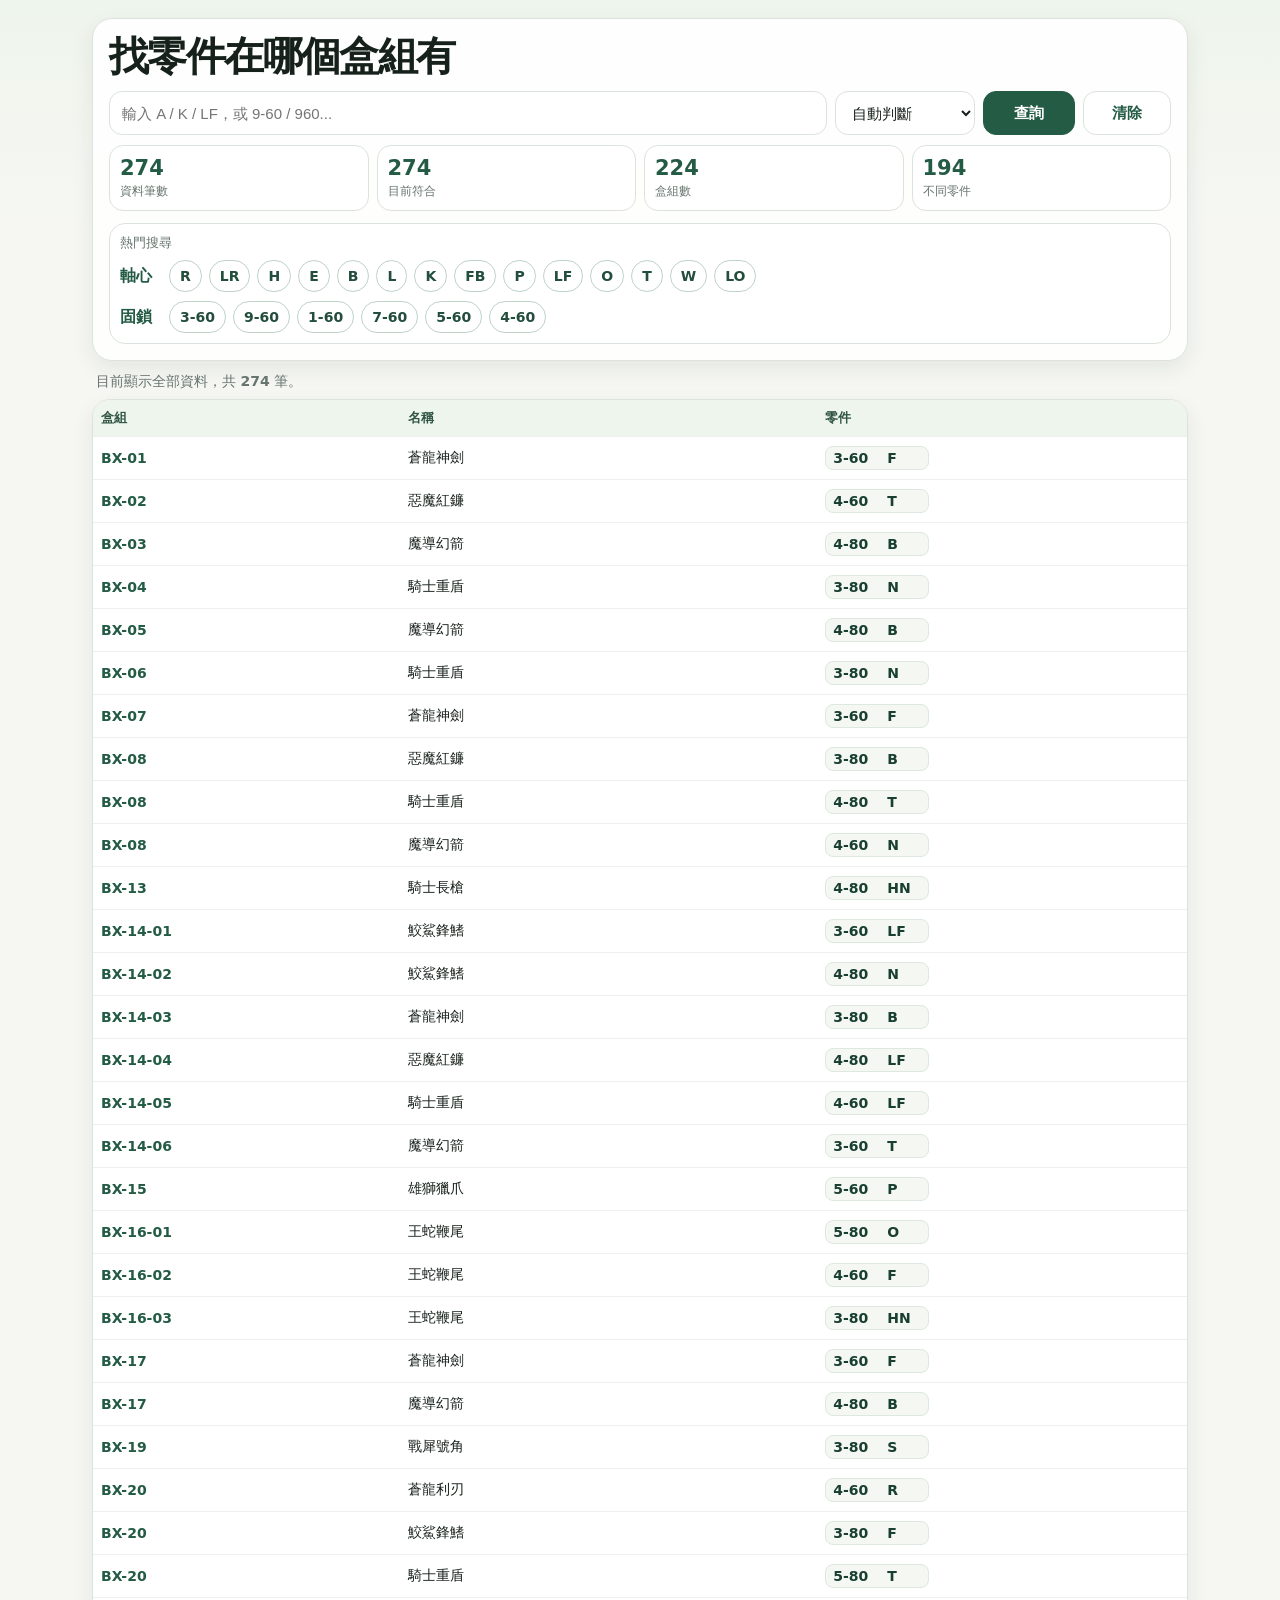
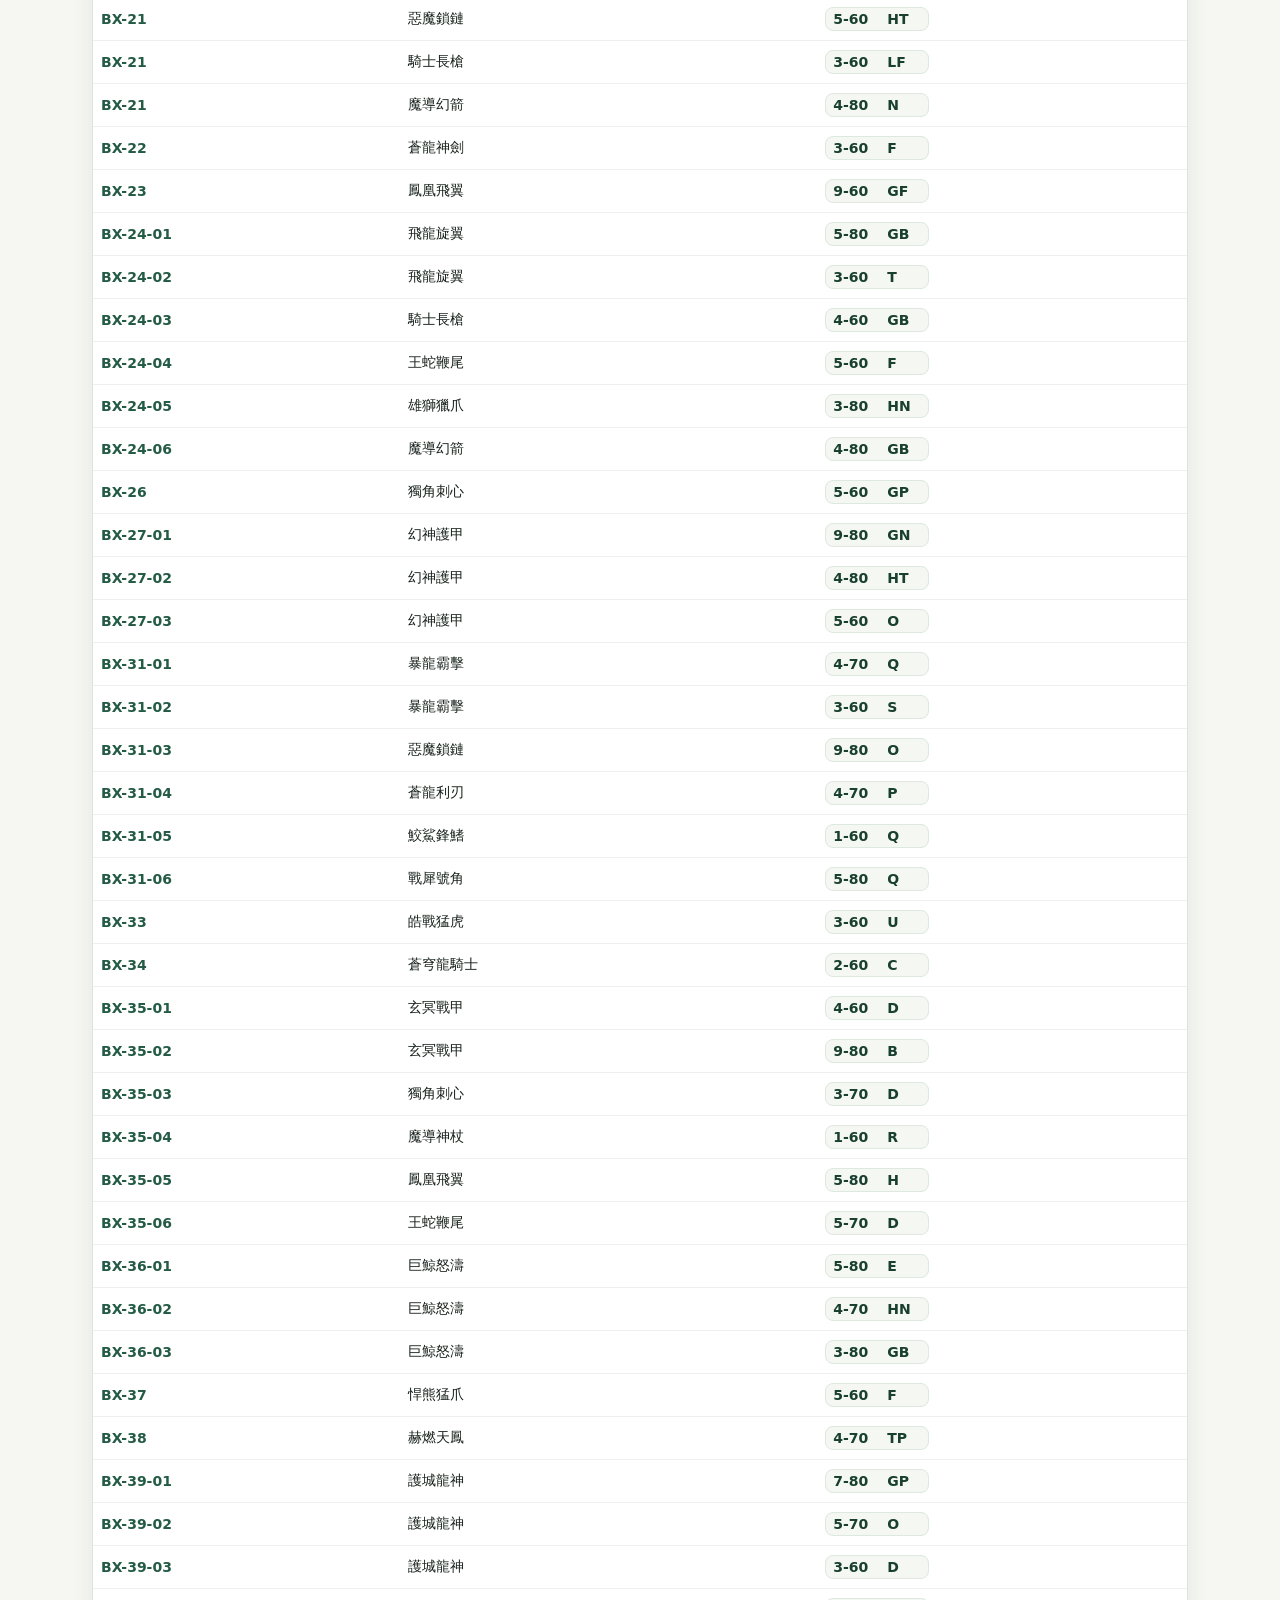
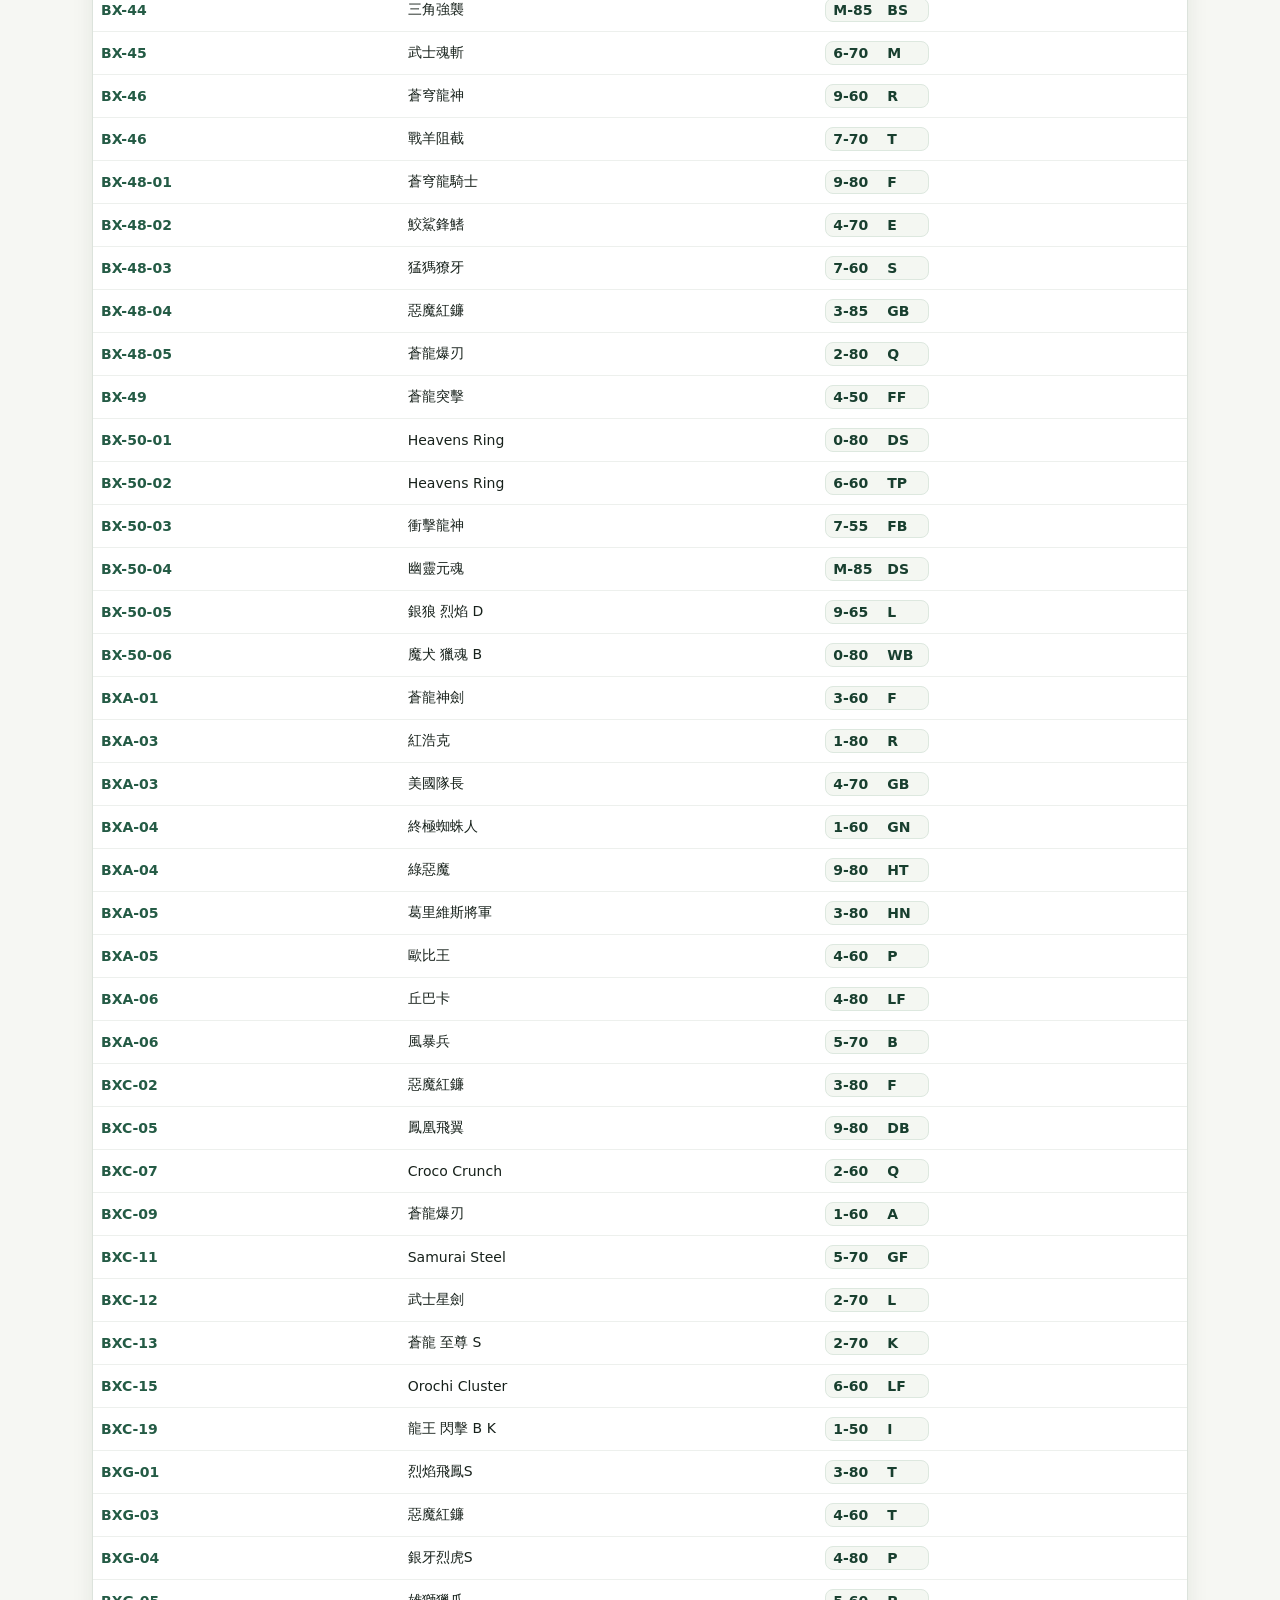
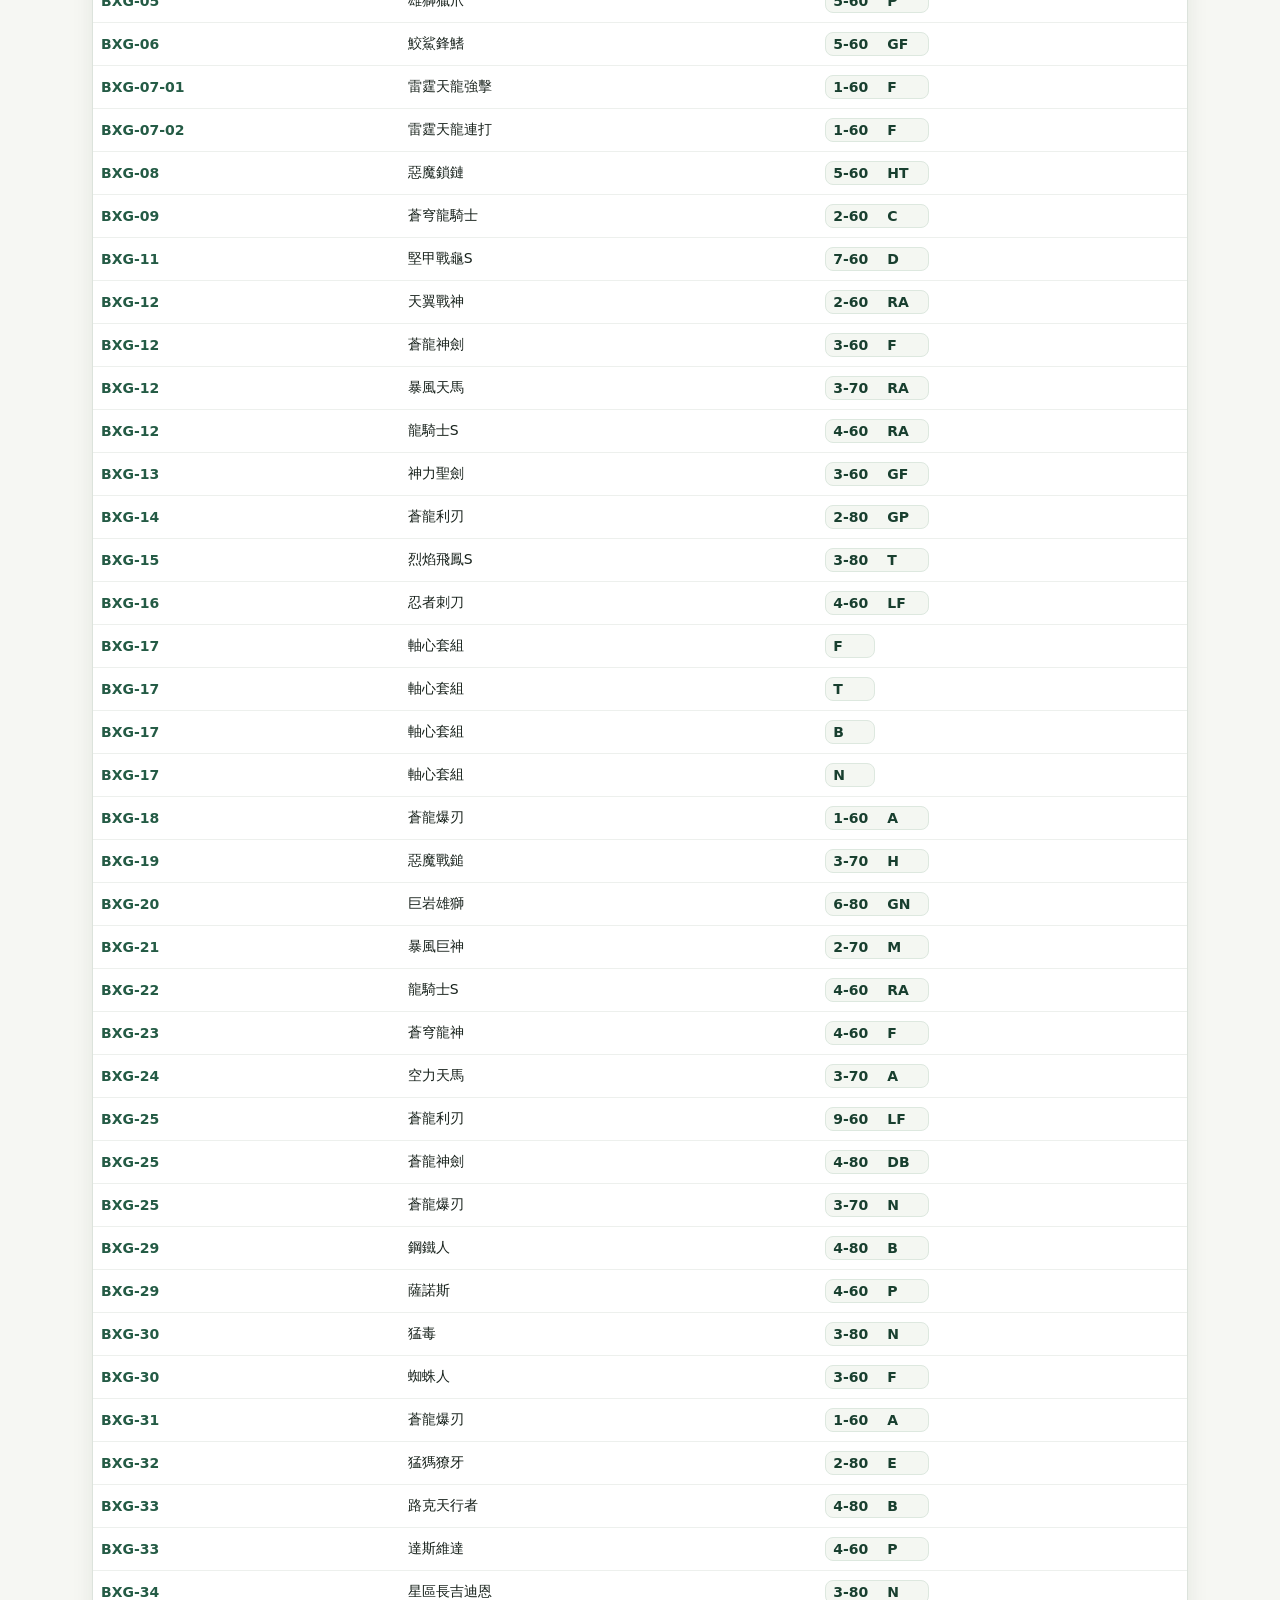
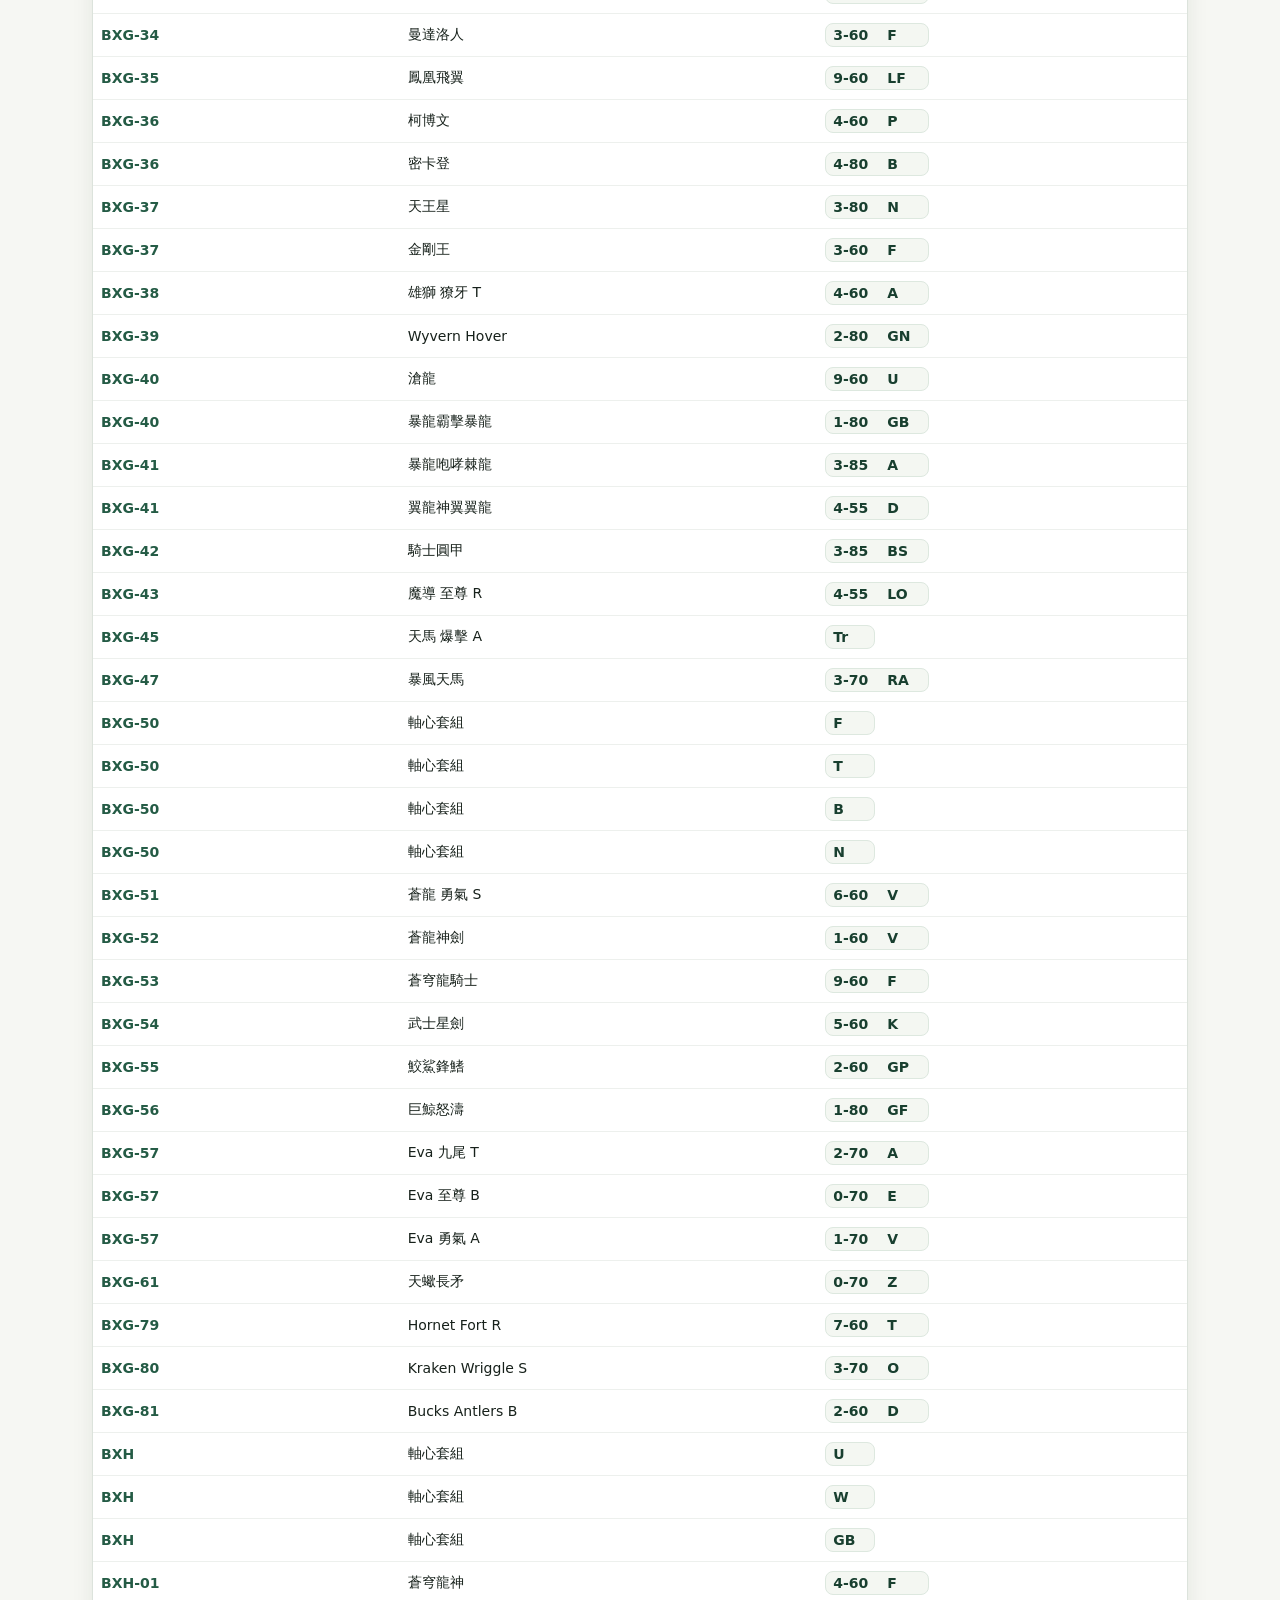
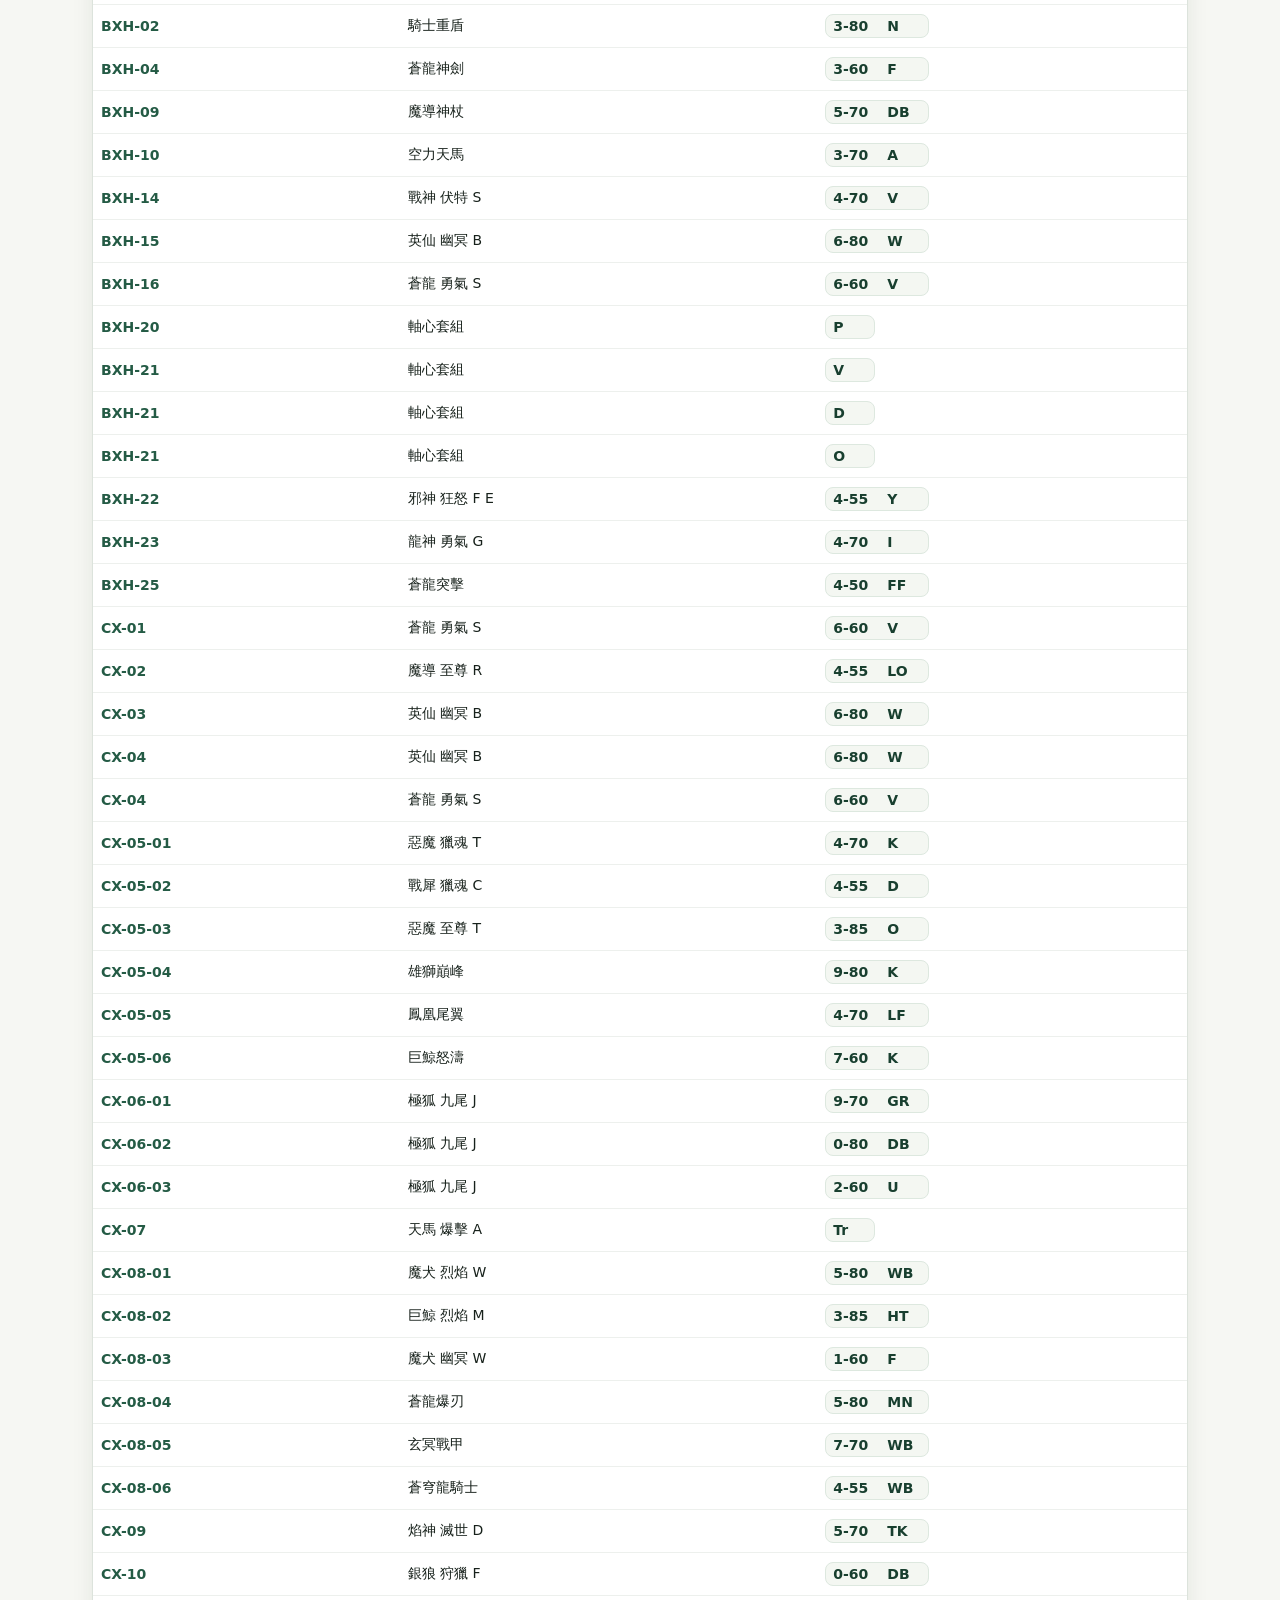
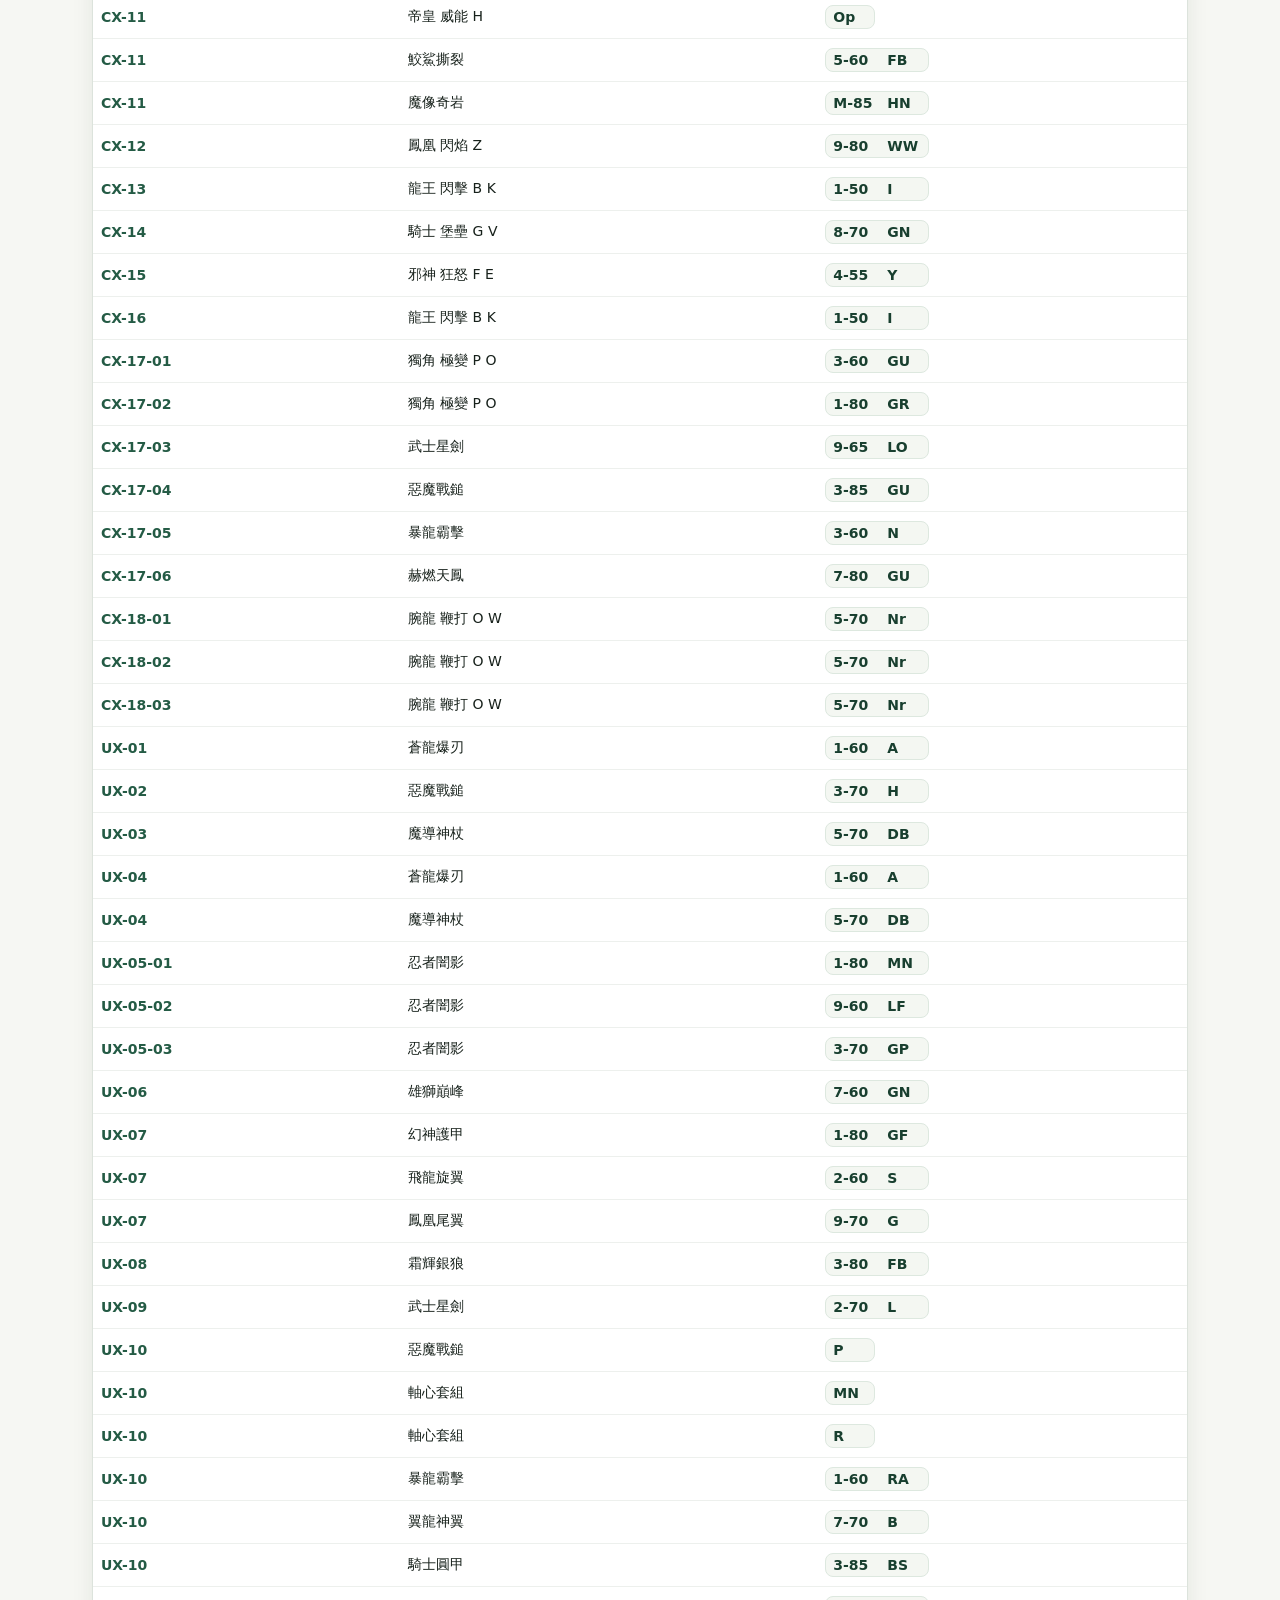
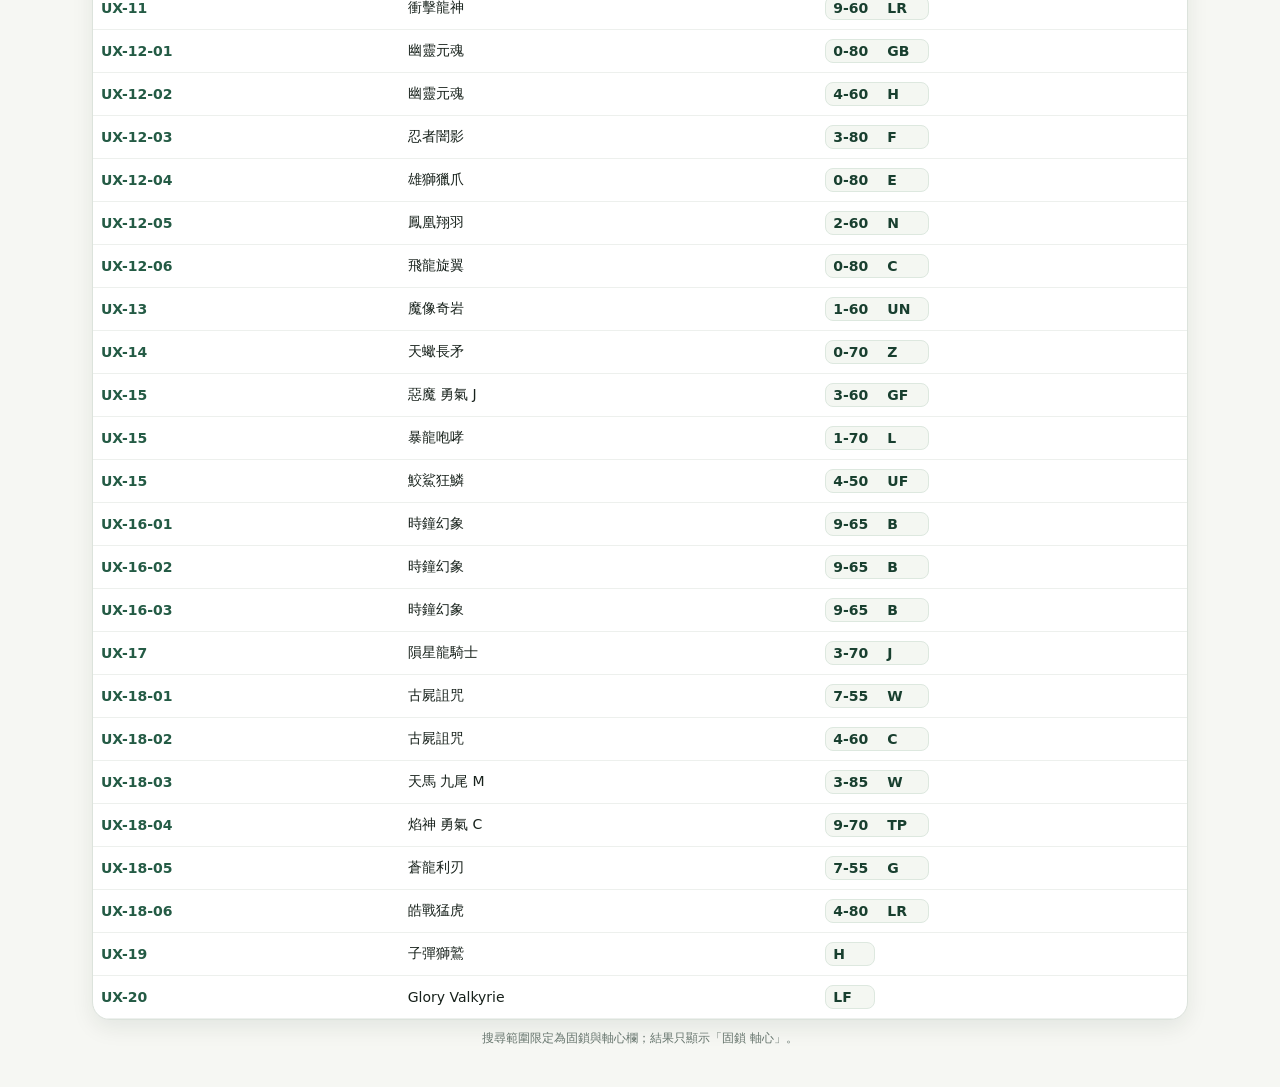
==== lookup.html @ a0cfcdc8 "Add files via upload" ====
<!doctype html>
<html lang="zh-Hant">
<head><meta charset="utf-8"><meta name="viewport" content="width=device-width, initial-scale=1">
<title>找零件在哪個盒組有</title>
<style>
:root{--bg:#f6f7f3;--panel:#fff;--ink:#17211b;--muted:#66756d;--line:#dce3dc;--green:#245b45;--green2:#e1f1e7;--yellow:#d9ff59;--shadow:0 8px 22px rgba(18,40,25,.08)}
*{box-sizing:border-box}body{margin:0;font-family:system-ui,-apple-system,BlinkMacSystemFont,"Segoe UI","Noto Sans TC","Microsoft JhengHei",Arial,sans-serif;background:linear-gradient(180deg,#eef5ec 0%,var(--bg) 230px);color:var(--ink)}.wrap{max-width:1120px;margin:0 auto;padding:18px 12px 40px}.hero{background:rgba(255,255,255,.88);border:1px solid var(--line);border-radius:20px;padding:16px;box-shadow:var(--shadow)}h1{margin:0;font-size:clamp(24px,4vw,40px);line-height:1.05;letter-spacing:-.04em}.sub{margin:9px 0 0;color:var(--muted);font-size:14px}.controls{display:grid;grid-template-columns:minmax(220px,1fr) 140px 92px 88px;gap:8px;margin-top:14px}input,select,button{min-height:44px;border:1px solid var(--line);border-radius:13px;padding:10px 12px;font-size:15px;background:#fff;color:var(--ink)}input:focus,select:focus{outline:2px solid rgba(36,91,69,.22);border-color:var(--green)}button{cursor:pointer;font-weight:800}.primary{background:var(--green);color:#fff;border-color:var(--green)}.ghost{color:var(--green)}.stats{display:grid;grid-template-columns:repeat(4,1fr);gap:8px;margin-top:10px}.stat{background:#fff;border:1px solid var(--line);border-radius:14px;padding:10px}.stat b{display:block;color:var(--green);font-size:21px}.stat span{color:var(--muted);font-size:12px}.quickBox{margin-top:12px;background:#fff;border:1px solid var(--line);border-radius:16px;padding:10px}.quickTitle{font-size:13px;color:var(--muted);margin-bottom:8px}.chips{display:grid;gap:9px}.chipGroup{display:flex;flex-wrap:wrap;align-items:center;gap:7px}.chipGroupTitle{min-width:42px;color:var(--green);font-weight:900}.chip{border:1px solid #bfd3c7;background:#fff;color:#234d3c;padding:7px 10px;border-radius:999px;font-size:14px;font-weight:800;cursor:pointer;user-select:none}.chip:hover{background:var(--green2)}.toolbar{margin:12px 4px 8px;color:var(--muted);font-size:14px}.tableWrap{background:#fff;border:1px solid var(--line);border-radius:18px;overflow:auto;box-shadow:var(--shadow)}table{width:100%;border-collapse:collapse}th,td{padding:9px 8px;border-bottom:1px solid #edf0ed;text-align:left;vertical-align:middle;white-space:nowrap;font-size:14px}th{position:sticky;top:0;background:#eef5ec;color:#315545;font-size:13px}.code{font-weight:900;color:var(--green)}.part{font-weight:900;color:#183f2f;background:#f4f7f2;border:1px solid #dde8df;padding:3px 7px;border-radius:8px;display:inline-grid;grid-template-columns:48px 34px;column-gap:6px;align-items:center;min-width:98px;text-align:left;font-variant-numeric:tabular-nums}.part.onlyBit{grid-template-columns:34px;min-width:50px}.ratchetCell,.bitCell{display:inline-block;text-align:left;white-space:nowrap}.picked{background:var(--yellow);border-radius:6px;padding:1px 4px;margin:-1px -4px}.empty{display:none;background:#fff;border:1px dashed #b7c3b9;border-radius:16px;padding:22px;text-align:center;color:var(--muted)}.mobileList{display:none}.hl{background:#fff28a;border-radius:4px;padding:0 2px}.footerNote{margin-top:10px;color:var(--muted);text-align:center;font-size:12px}
@media(max-width:760px){.wrap{padding:8px 7px 28px}.hero{padding:10px;border-radius:15px}h1{font-size:23px;line-height:1.08}.controls{grid-template-columns:1fr 1fr;gap:6px;margin-top:9px}.controls input{grid-column:1/-1}input,select,button{min-height:36px;font-size:13px;padding:7px 9px;border-radius:10px}.stats{display:flex;gap:0;margin-top:6px;background:#fff;border:1px solid var(--line);border-radius:10px;overflow:hidden}.stat{flex:1;min-width:0;border:0;border-right:1px solid #edf0ed;border-radius:0;padding:4px 1px;text-align:center;min-height:22px}.stat:last-child{border-right:0}.stat b{display:inline;font-size:12px;line-height:1;margin-right:1px}.stat span{display:inline;font-size:9px;line-height:1;white-space:nowrap}.quickBox{margin-top:8px;padding:8px}.chip{padding:5px 8px;font-size:12px}.tableWrap{display:none}.mobileList{display:grid;gap:7px}.mRow{display:flex;align-items:center;gap:8px;overflow-x:auto;white-space:nowrap;background:#fff;border:1px solid var(--line);border-radius:13px;padding:8px 9px;box-shadow:var(--shadow);font-size:13px}.mRow .muted{color:var(--muted)}.mRow .part{flex:0 0 auto;min-width:98px}.mRow .part.onlyBit{min-width:50px}}
</style></head><body><div class="wrap"><section class="hero"><h1>找零件在哪個盒組有</h1><div class="controls"><input id="q" list="suggestions" autocomplete="off" placeholder="輸入 A / K / LF，或 9-60 / 960..."><select id="type"><option value="auto">自動判斷</option><option value="bit">只查軸心</option><option value="ratchet">只查固鎖</option></select><button class="primary" id="searchBtn">查詢</button><button class="ghost" id="clearBtn">清除</button></div><datalist id="suggestions"></datalist><div class="stats"><div class="stat"><b id="countAll">0</b><span>資料筆數</span></div><div class="stat"><b id="countNow">0</b><span>目前符合</span></div><div class="stat"><b id="countSets">0</b><span>盒組數</span></div><div class="stat"><b id="countParts">0</b><span>不同零件</span></div></div><div class="quickBox"><div class="quickTitle">熱門搜尋</div><div class="chips" id="chips"></div></div></section><main><div class="toolbar" id="summary">請輸入固鎖或軸心代碼。</div><section class="tableWrap" id="tableWrap"><table><thead><tr><th>盒組</th><th>名稱</th><th>零件</th></tr></thead><tbody id="tbody"></tbody></table></section><section class="mobileList" id="mobileList"></section><section class="empty" id="empty">找不到資料，請改用固鎖或軸心代碼再查一次。</section></main><div class="footerNote">搜尋範圍限定為固鎖與軸心欄；結果只顯示「固鎖 軸心」。</div></div>
<script>
const DATA = [{"code":"BXG-57","name":"Eva 至尊 B","ratchet":"0-70","bit":"E","part":"0-70 E"},{"code":"BXG-57","name":"Eva 勇氣 A","ratchet":"1-70","bit":"V","part":"1-70 V"},{"code":"BXG-57","name":"Eva 九尾 T","ratchet":"2-70","bit":"A","part":"2-70 A"},{"code":"BXH","name":"軸心套組","ratchet":"","bit":"U","part":"U"},{"code":"BXH","name":"軸心套組","ratchet":"","bit":"W","part":"W"},{"code":"BXH","name":"軸心套組","ratchet":"","bit":"GB","part":"GB"},{"code":"UX-20","name":"Glory Valkyrie","ratchet":"","bit":"LF","part":"LF"},{"code":"BX-50-01","name":"Heavens Ring","ratchet":"0-80","bit":"DS","part":"0-80 DS"},{"code":"BX-50-02","name":"Heavens Ring","ratchet":"6-60","bit":"TP","part":"6-60 TP"},{"code":"BX-50-03","name":"衝擊龍神","ratchet":"7-55","bit":"FB","part":"7-55 FB"},{"code":"BX-50-04","name":"幽靈元魂","ratchet":"M-85","bit":"DS","part":"M-85 DS"},{"code":"BX-50-05","name":"銀狼 烈焰 D","ratchet":"9-65","bit":"L","part":"9-65 L"},{"code":"BX-50-06","name":"魔犬 獵魂 B","ratchet":"0-80","bit":"WB","part":"0-80 WB"},{"code":"BXG-47","name":"暴風天馬","ratchet":"3-70","bit":"RA","part":"3-70 RA"},{"code":"BXH-23","name":"龍神 勇氣 G","ratchet":"4-70","bit":"I","part":"4-70 I"},{"code":"BXG-79","name":"Hornet Fort R","ratchet":"7-60","bit":"T","part":"7-60 T"},{"code":"BXG-80","name":"Kraken Wriggle S","ratchet":"3-70","bit":"O","part":"3-70 O"},{"code":"BXG-81","name":"Bucks Antlers B","ratchet":"2-60","bit":"D","part":"2-60 D"},{"code":"CX-18-01","name":"腕龍 鞭打 O W","ratchet":"5-70","bit":"Nr","part":"5-70 Nr"},{"code":"CX-18-02","name":"腕龍 鞭打 O W","ratchet":"5-70","bit":"Nr","part":"5-70 Nr"},{"code":"CX-18-03","name":"腕龍 鞭打 O W","ratchet":"5-70","bit":"Nr","part":"5-70 Nr"},{"code":"BXG-54","name":"武士星劍","ratchet":"5-60","bit":"K","part":"5-60 K"},{"code":"BXH-22","name":"邪神 狂怒 F E","ratchet":"4-55","bit":"Y","part":"4-55 Y"},{"code":"BXG-51","name":"蒼龍 勇氣 S","ratchet":"6-60","bit":"V","part":"6-60 V"},{"code":"BXC-13","name":"蒼龍 至尊 S","ratchet":"2-70","bit":"K","part":"2-70 K"},{"code":"BX-49","name":"蒼龍突擊","ratchet":"4-50","bit":"FF","part":"4-50 FF"},{"code":"BXH-25","name":"蒼龍突擊","ratchet":"4-50","bit":"FF","part":"4-50 FF"},{"code":"CX-17-01","name":"獨角 極變 P O","ratchet":"3-60","bit":"GU","part":"3-60 GU"},{"code":"CX-17-02","name":"獨角 極變 P O","ratchet":"1-80","bit":"GR","part":"1-80 GR"},{"code":"CX-17-03","name":"武士星劍","ratchet":"9-65","bit":"LO","part":"9-65 LO"},{"code":"CX-17-04","name":"惡魔戰鎚","ratchet":"3-85","bit":"GU","part":"3-85 GU"},{"code":"CX-17-05","name":"暴龍霸擊","ratchet":"3-60","bit":"N","part":"3-60 N"},{"code":"CX-17-06","name":"赫燃天鳳","ratchet":"7-80","bit":"GU","part":"7-80 GU"},{"code":"BXG-61","name":"天蠍長矛","ratchet":"0-70","bit":"Z","part":"0-70 Z"},{"code":"UX-19","name":"子彈獅鷲","ratchet":"","bit":"H","part":"H"},{"code":"BXA-06","name":"丘巴卡","ratchet":"4-80","bit":"LF","part":"4-80 LF"},{"code":"BXA-06","name":"風暴兵","ratchet":"5-70","bit":"B","part":"5-70 B"},{"code":"BXA-05","name":"歐比王","ratchet":"4-60","bit":"P","part":"4-60 P"},{"code":"BXA-05","name":"葛里維斯將軍","ratchet":"3-80","bit":"HN","part":"3-80 HN"},{"code":"BXA-04","name":"終極蜘蛛人","ratchet":"1-60","bit":"GN","part":"1-60 GN"},{"code":"BXA-04","name":"綠惡魔","ratchet":"9-80","bit":"HT","part":"9-80 HT"},{"code":"BXA-03","name":"美國隊長","ratchet":"4-70","bit":"GB","part":"4-70 GB"},{"code":"BXA-03","name":"紅浩克","ratchet":"1-80","bit":"R","part":"1-80 R"},{"code":"BXC-19","name":"龍王 閃擊 B K","ratchet":"1-50","bit":"I","part":"1-50 I"},{"code":"BXG-21","name":"暴風巨神","ratchet":"2-70","bit":"M","part":"2-70 M"},{"code":"CX-16","name":"龍王 閃擊 B K","ratchet":"1-50","bit":"I","part":"1-50 I"},{"code":"CX-15","name":"邪神 狂怒 F E","ratchet":"4-55","bit":"Y","part":"4-55 Y"},{"code":"CX-14","name":"騎士 堡壘 G V","ratchet":"8-70","bit":"GN","part":"8-70 GN"},{"code":"CX-13","name":"龍王 閃擊 B K","ratchet":"1-50","bit":"I","part":"1-50 I"},{"code":"BXG-53","name":"蒼穹龍騎士","ratchet":"9-60","bit":"F","part":"9-60 F"},{"code":"BXG-52","name":"蒼龍神劍","ratchet":"1-60","bit":"V","part":"1-60 V"},{"code":"BXG-56","name":"巨鯨怒濤","ratchet":"1-80","bit":"GF","part":"1-80 GF"},{"code":"BXG-24","name":"空力天馬","ratchet":"3-70","bit":"A","part":"3-70 A"},{"code":"BX-48-01","name":"蒼穹龍騎士","ratchet":"9-80","bit":"F","part":"9-80 F"},{"code":"BX-48-02","name":"鮫鯊鋒鰭","ratchet":"4-70","bit":"E","part":"4-70 E"},{"code":"BX-48-03","name":"猛獁獠牙","ratchet":"7-60","bit":"S","part":"7-60 S"},{"code":"BX-48-04","name":"惡魔紅鐮","ratchet":"3-85","bit":"GB","part":"3-85 GB"},{"code":"BX-48-05","name":"蒼龍爆刃","ratchet":"2-80","bit":"Q","part":"2-80 Q"},{"code":"BXC-12","name":"武士星劍","ratchet":"2-70","bit":"L","part":"2-70 L"},{"code":"CX-12","name":"鳳凰 閃焰 Z","ratchet":"9-80","bit":"WW","part":"9-80 WW"},{"code":"BXH-21","name":"軸心套組","ratchet":"","bit":"V","part":"V"},{"code":"BXH-21","name":"軸心套組","ratchet":"","bit":"D","part":"D"},{"code":"BXH-21","name":"軸心套組","ratchet":"","bit":"O","part":"O"},{"code":"BXG-22","name":"龍騎士S","ratchet":"4-60","bit":"RA","part":"4-60 RA"},{"code":"UX-18-01","name":"古屍詛咒","ratchet":"7-55","bit":"W","part":"7-55 W"},{"code":"UX-18-02","name":"古屍詛咒","ratchet":"4-60","bit":"C","part":"4-60 C"},{"code":"UX-18-03","name":"天馬 九尾 M","ratchet":"3-85","bit":"W","part":"3-85 W"},{"code":"UX-18-04","name":"焰神 勇氣 C","ratchet":"9-70","bit":"TP","part":"9-70 TP"},{"code":"UX-18-05","name":"蒼龍利刃","ratchet":"7-55","bit":"G","part":"7-55 G"},{"code":"UX-18-06","name":"皓戰猛虎","ratchet":"4-80","bit":"LR","part":"4-80 LR"},{"code":"UX-17","name":"隕星龍騎士","ratchet":"3-70","bit":"J","part":"3-70 J"},{"code":"BXG-55","name":"鮫鯊鋒鰭","ratchet":"2-60","bit":"GP","part":"2-60 GP"},{"code":"BXG-50","name":"軸心套組","ratchet":"","bit":"F","part":"F"},{"code":"BXG-50","name":"軸心套組","ratchet":"","bit":"T","part":"T"},{"code":"BXG-50","name":"軸心套組","ratchet":"","bit":"B","part":"B"},{"code":"BXG-50","name":"軸心套組","ratchet":"","bit":"N","part":"N"},{"code":"BXC-15","name":"Orochi Cluster","ratchet":"6-60","bit":"LF","part":"6-60 LF"},{"code":"BXG-38","name":"雄獅 獠牙 T","ratchet":"4-60","bit":"A","part":"4-60 A"},{"code":"BXH-20","name":"軸心套組","ratchet":"","bit":"P","part":"P"},{"code":"CX-11","name":"帝皇 威能 H","ratchet":"","bit":"Op","part":"Op"},{"code":"CX-11","name":"魔像奇岩","ratchet":"M-85","bit":"HN","part":"M-85 HN"},{"code":"CX-11","name":"鮫鯊撕裂","ratchet":"5-60","bit":"FB","part":"5-60 FB"},{"code":"CX-10","name":"銀狼 狩獵 F","ratchet":"0-60","bit":"DB","part":"0-60 DB"},{"code":"BXG-39","name":"Wyvern Hover","ratchet":"2-80","bit":"GN","part":"2-80 GN"},{"code":"UX-16-01","name":"時鐘幻象","ratchet":"9-65","bit":"B","part":"9-65 B"},{"code":"UX-16-02","name":"時鐘幻象","ratchet":"9-65","bit":"B","part":"9-65 B"},{"code":"UX-16-03","name":"時鐘幻象","ratchet":"9-65","bit":"B","part":"9-65 B"},{"code":"BX-46","name":"蒼穹龍神","ratchet":"9-60","bit":"R","part":"9-60 R"},{"code":"BX-46","name":"戰羊阻截","ratchet":"7-70","bit":"T","part":"7-70 T"},{"code":"CX-09","name":"焰神 滅世 D","ratchet":"5-70","bit":"TK","part":"5-70 TK"},{"code":"UX-15","name":"鮫鯊狂鱗","ratchet":"4-50","bit":"UF","part":"4-50 UF"},{"code":"UX-15","name":"暴龍咆哮","ratchet":"1-70","bit":"L","part":"1-70 L"},{"code":"UX-15","name":"惡魔 勇氣 J","ratchet":"3-60","bit":"GF","part":"3-60 GF"},{"code":"BX-45","name":"武士魂斬","ratchet":"6-70","bit":"M","part":"6-70 M"},{"code":"BXG-43","name":"魔導 至尊 R","ratchet":"4-55","bit":"LO","part":"4-55 LO"},{"code":"BXG-45","name":"天馬 爆擊 A","ratchet":"","bit":"Tr","part":"Tr"},{"code":"BXG-20","name":"巨岩雄獅","ratchet":"6-80","bit":"GN","part":"6-80 GN"},{"code":"BXG-41","name":"暴龍咆哮棘龍","ratchet":"3-85","bit":"A","part":"3-85 A"},{"code":"BXG-41","name":"翼龍神翼翼龍","ratchet":"4-55","bit":"D","part":"4-55 D"},{"code":"BXG-40","name":"暴龍霸擊暴龍","ratchet":"1-80","bit":"GB","part":"1-80 GB"},{"code":"BXG-40","name":"滄龍","ratchet":"9-60","bit":"U","part":"9-60 U"},{"code":"CX-08-01","name":"魔犬 烈焰 W","ratchet":"5-80","bit":"WB","part":"5-80 WB"},{"code":"CX-08-02","name":"巨鯨 烈焰 M","ratchet":"3-85","bit":"HT","part":"3-85 HT"},{"code":"CX-08-03","name":"魔犬 幽冥 W","ratchet":"1-60","bit":"F","part":"1-60 F"},{"code":"CX-08-04","name":"蒼龍爆刃","ratchet":"5-80","bit":"MN","part":"5-80 MN"},{"code":"CX-08-05","name":"玄冥戰甲","ratchet":"7-70","bit":"WB","part":"7-70 WB"},{"code":"CX-08-06","name":"蒼穹龍騎士","ratchet":"4-55","bit":"WB","part":"4-55 WB"},{"code":"CX-07","name":"天馬 爆擊 A","ratchet":"","bit":"Tr","part":"Tr"},{"code":"BXG-42","name":"騎士圓甲","ratchet":"3-85","bit":"BS","part":"3-85 BS"},{"code":"BXH-14","name":"戰神 伏特 S","ratchet":"4-70","bit":"V","part":"4-70 V"},{"code":"BX-44","name":"三角強襲","ratchet":"M-85","bit":"BS","part":"M-85 BS"},{"code":"CX-06-01","name":"極狐 九尾 J","ratchet":"9-70","bit":"GR","part":"9-70 GR"},{"code":"CX-06-02","name":"極狐 九尾 J","ratchet":"0-80","bit":"DB","part":"0-80 DB"},{"code":"CX-06-03","name":"極狐 九尾 J","ratchet":"2-60","bit":"U","part":"2-60 U"},{"code":"BXC-11","name":"Samurai Steel","ratchet":"5-70","bit":"GF","part":"5-70 GF"},{"code":"BXG-37","name":"金剛王","ratchet":"3-60","bit":"F","part":"3-60 F"},{"code":"BXG-37","name":"天王星","ratchet":"3-80","bit":"N","part":"3-80 N"},{"code":"BXG-36","name":"柯博文","ratchet":"4-60","bit":"P","part":"4-60 P"},{"code":"BXG-36","name":"密卡登","ratchet":"4-80","bit":"B","part":"4-80 B"},{"code":"BXH-16","name":"蒼龍 勇氣 S","ratchet":"6-60","bit":"V","part":"6-60 V"},{"code":"UX-14","name":"天蠍長矛","ratchet":"0-70","bit":"Z","part":"0-70 Z"},{"code":"BXG-34","name":"曼達洛人","ratchet":"3-60","bit":"F","part":"3-60 F"},{"code":"BXG-34","name":"星區長吉迪恩","ratchet":"3-80","bit":"N","part":"3-80 N"},{"code":"BXG-33","name":"路克天行者","ratchet":"4-80","bit":"B","part":"4-80 B"},{"code":"BXG-33","name":"達斯維達","ratchet":"4-60","bit":"P","part":"4-60 P"},{"code":"BXG-30","name":"蜘蛛人","ratchet":"3-60","bit":"F","part":"3-60 F"},{"code":"BXG-30","name":"猛毒","ratchet":"3-80","bit":"N","part":"3-80 N"},{"code":"BXG-29","name":"鋼鐵人","ratchet":"4-80","bit":"B","part":"4-80 B"},{"code":"BXG-29","name":"薩諾斯","ratchet":"4-60","bit":"P","part":"4-60 P"},{"code":"CX-05-01","name":"惡魔 獵魂 T","ratchet":"4-70","bit":"K","part":"4-70 K"},{"code":"CX-05-02","name":"戰犀 獵魂 C","ratchet":"4-55","bit":"D","part":"4-55 D"},{"code":"CX-05-03","name":"惡魔 至尊 T","ratchet":"3-85","bit":"O","part":"3-85 O"},{"code":"CX-05-04","name":"雄獅巔峰","ratchet":"9-80","bit":"K","part":"9-80 K"},{"code":"CX-05-05","name":"鳳凰尾翼","ratchet":"4-70","bit":"LF","part":"4-70 LF"},{"code":"CX-05-06","name":"巨鯨怒濤","ratchet":"7-60","bit":"K","part":"7-60 K"},{"code":"BXH-15","name":"英仙 幽冥 B","ratchet":"6-80","bit":"W","part":"6-80 W"},{"code":"BXG-13","name":"神力聖劍","ratchet":"3-60","bit":"GF","part":"3-60 GF"},{"code":"CX-04","name":"英仙 幽冥 B","ratchet":"6-80","bit":"W","part":"6-80 W"},{"code":"CX-04","name":"蒼龍 勇氣 S","ratchet":"6-60","bit":"V","part":"6-60 V"},{"code":"CX-03","name":"英仙 幽冥 B","ratchet":"6-80","bit":"W","part":"6-80 W"},{"code":"CX-02","name":"魔導 至尊 R","ratchet":"4-55","bit":"LO","part":"4-55 LO"},{"code":"CX-01","name":"蒼龍 勇氣 S","ratchet":"6-60","bit":"V","part":"6-60 V"},{"code":"BXG-12","name":"龍騎士S","ratchet":"4-60","bit":"RA","part":"4-60 RA"},{"code":"BXG-12","name":"暴風天馬","ratchet":"3-70","bit":"RA","part":"3-70 RA"},{"code":"BXG-12","name":"天翼戰神","ratchet":"2-60","bit":"RA","part":"2-60 RA"},{"code":"BXG-12","name":"蒼龍神劍","ratchet":"3-60","bit":"F","part":"3-60 F"},{"code":"BXG-35","name":"鳳凰飛翼","ratchet":"9-60","bit":"LF","part":"9-60 LF"},{"code":"BX-39-01","name":"護城龍神","ratchet":"7-80","bit":"GP","part":"7-80 GP"},{"code":"BX-39-02","name":"護城龍神","ratchet":"5-70","bit":"O","part":"5-70 O"},{"code":"BX-39-03","name":"護城龍神","ratchet":"3-60","bit":"D","part":"3-60 D"},{"code":"UX-13","name":"魔像奇岩","ratchet":"1-60","bit":"UN","part":"1-60 UN"},{"code":"BXG-19","name":"惡魔戰鎚","ratchet":"3-70","bit":"H","part":"3-70 H"},{"code":"BXG-18","name":"蒼龍爆刃","ratchet":"1-60","bit":"A","part":"1-60 A"},{"code":"BXC-07","name":"Croco Crunch","ratchet":"2-60","bit":"Q","part":"2-60 Q"},{"code":"BXC-09","name":"蒼龍爆刃","ratchet":"1-60","bit":"A","part":"1-60 A"},{"code":"BXG-11","name":"堅甲戰龜S","ratchet":"7-60","bit":"D","part":"7-60 D"},{"code":"UX-12-01","name":"幽靈元魂","ratchet":"0-80","bit":"GB","part":"0-80 GB"},{"code":"UX-12-02","name":"幽靈元魂","ratchet":"4-60","bit":"H","part":"4-60 H"},{"code":"UX-12-03","name":"忍者闇影","ratchet":"3-80","bit":"F","part":"3-80 F"},{"code":"UX-12-04","name":"雄獅獵爪","ratchet":"0-80","bit":"E","part":"0-80 E"},{"code":"UX-12-05","name":"鳳凰翔羽","ratchet":"2-60","bit":"N","part":"2-60 N"},{"code":"UX-12-06","name":"飛龍旋翼","ratchet":"0-80","bit":"C","part":"0-80 C"},{"code":"UX-11","name":"衝擊龍神","ratchet":"9-60","bit":"LR","part":"9-60 LR"},{"code":"BXG-32","name":"猛獁獠牙","ratchet":"2-80","bit":"E","part":"2-80 E"},{"code":"BXG-31","name":"蒼龍爆刃","ratchet":"1-60","bit":"A","part":"1-60 A"},{"code":"BXG-23","name":"蒼穹龍神","ratchet":"4-60","bit":"F","part":"4-60 F"},{"code":"BXG-25","name":"蒼龍爆刃","ratchet":"3-70","bit":"N","part":"3-70 N"},{"code":"BXG-25","name":"蒼龍利刃","ratchet":"9-60","bit":"LF","part":"9-60 LF"},{"code":"BXG-25","name":"蒼龍神劍","ratchet":"4-80","bit":"DB","part":"4-80 DB"},{"code":"BXG-16","name":"忍者刺刀","ratchet":"4-60","bit":"LF","part":"4-60 LF"},{"code":"UX-10","name":"騎士圓甲","ratchet":"3-85","bit":"BS","part":"3-85 BS"},{"code":"UX-10","name":"翼龍神翼","ratchet":"7-70","bit":"B","part":"7-70 B"},{"code":"UX-10","name":"暴龍霸擊","ratchet":"1-60","bit":"RA","part":"1-60 RA"},{"code":"UX-10","name":"惡魔戰鎚","ratchet":"","bit":"P","part":"P"},{"code":"UX-10","name":"軸心套組","ratchet":"","bit":"MN","part":"MN"},{"code":"UX-10","name":"軸心套組","ratchet":"","bit":"R","part":"R"},{"code":"UX-09","name":"武士星劍","ratchet":"2-70","bit":"L","part":"2-70 L"},{"code":"BX-38","name":"赫燃天鳳","ratchet":"4-70","bit":"TP","part":"4-70 TP"},{"code":"UX-08","name":"霜輝銀狼","ratchet":"3-80","bit":"FB","part":"3-80 FB"},{"code":"BX-37","name":"悍熊猛爪","ratchet":"5-60","bit":"F","part":"5-60 F"},{"code":"BX-36-01","name":"巨鯨怒濤","ratchet":"5-80","bit":"E","part":"5-80 E"},{"code":"BX-36-02","name":"巨鯨怒濤","ratchet":"4-70","bit":"HN","part":"4-70 HN"},{"code":"BX-36-03","name":"巨鯨怒濤","ratchet":"3-80","bit":"GB","part":"3-80 GB"},{"code":"BXG-07-01","name":"雷霆天龍強擊","ratchet":"1-60","bit":"F","part":"1-60 F"},{"code":"BXG-07-02","name":"雷霆天龍連打","ratchet":"1-60","bit":"F","part":"1-60 F"},{"code":"BXC-05","name":"鳳凰飛翼","ratchet":"9-80","bit":"DB","part":"9-80 DB"},{"code":"BXG-09","name":"蒼穹龍騎士","ratchet":"2-60","bit":"C","part":"2-60 C"},{"code":"UX-07","name":"鳳凰尾翼","ratchet":"9-70","bit":"G","part":"9-70 G"},{"code":"UX-07","name":"飛龍旋翼","ratchet":"2-60","bit":"S","part":"2-60 S"},{"code":"UX-07","name":"幻神護甲","ratchet":"1-80","bit":"GF","part":"1-80 GF"},{"code":"UX-06","name":"雄獅巔峰","ratchet":"7-60","bit":"GN","part":"7-60 GN"},{"code":"BXG-15","name":"烈焰飛鳳S","ratchet":"3-80","bit":"T","part":"3-80 T"},{"code":"BXG-14","name":"蒼龍利刃","ratchet":"2-80","bit":"GP","part":"2-80 GP"},{"code":"BXG-17","name":"軸心套組","ratchet":"","bit":"F","part":"F"},{"code":"BXG-17","name":"軸心套組","ratchet":"","bit":"T","part":"T"},{"code":"BXG-17","name":"軸心套組","ratchet":"","bit":"B","part":"B"},{"code":"BXG-17","name":"軸心套組","ratchet":"","bit":"N","part":"N"},{"code":"BXH-10","name":"空力天馬","ratchet":"3-70","bit":"A","part":"3-70 A"},{"code":"BX-35-01","name":"玄冥戰甲","ratchet":"4-60","bit":"D","part":"4-60 D"},{"code":"BX-35-02","name":"玄冥戰甲","ratchet":"9-80","bit":"B","part":"9-80 B"},{"code":"BX-35-03","name":"獨角刺心","ratchet":"3-70","bit":"D","part":"3-70 D"},{"code":"BX-35-04","name":"魔導神杖","ratchet":"1-60","bit":"R","part":"1-60 R"},{"code":"BX-35-05","name":"鳳凰飛翼","ratchet":"5-80","bit":"H","part":"5-80 H"},{"code":"BX-35-06","name":"王蛇鞭尾","ratchet":"5-70","bit":"D","part":"5-70 D"},{"code":"BX-34","name":"蒼穹龍騎士","ratchet":"2-60","bit":"C","part":"2-60 C"},{"code":"BX-33","name":"皓戰猛虎","ratchet":"3-60","bit":"U","part":"3-60 U"},{"code":"BXH-09","name":"魔導神杖","ratchet":"5-70","bit":"DB","part":"5-70 DB"},{"code":"UX-05-01","name":"忍者闇影","ratchet":"1-80","bit":"MN","part":"1-80 MN"},{"code":"UX-05-02","name":"忍者闇影","ratchet":"9-60","bit":"LF","part":"9-60 LF"},{"code":"UX-05-03","name":"忍者闇影","ratchet":"3-70","bit":"GP","part":"3-70 GP"},{"code":"BXG-08","name":"惡魔鎖鏈","ratchet":"5-60","bit":"HT","part":"5-60 HT"},{"code":"BX-31-01","name":"暴龍霸擊","ratchet":"4-70","bit":"Q","part":"4-70 Q"},{"code":"BX-31-02","name":"暴龍霸擊","ratchet":"3-60","bit":"S","part":"3-60 S"},{"code":"BX-31-03","name":"惡魔鎖鏈","ratchet":"9-80","bit":"O","part":"9-80 O"},{"code":"BX-31-04","name":"蒼龍利刃","ratchet":"4-70","bit":"P","part":"4-70 P"},{"code":"BX-31-05","name":"鮫鯊鋒鰭","ratchet":"1-60","bit":"Q","part":"1-60 Q"},{"code":"BX-31-06","name":"戰犀號角","ratchet":"5-80","bit":"Q","part":"5-80 Q"},{"code":"BXG-04","name":"銀牙烈虎S","ratchet":"4-80","bit":"P","part":"4-80 P"},{"code":"UX-04","name":"蒼龍爆刃","ratchet":"1-60","bit":"A","part":"1-60 A"},{"code":"UX-04","name":"魔導神杖","ratchet":"5-70","bit":"DB","part":"5-70 DB"},{"code":"UX-03","name":"魔導神杖","ratchet":"5-70","bit":"DB","part":"5-70 DB"},{"code":"UX-02","name":"惡魔戰鎚","ratchet":"3-70","bit":"H","part":"3-70 H"},{"code":"UX-01","name":"蒼龍爆刃","ratchet":"1-60","bit":"A","part":"1-60 A"},{"code":"BXG-06","name":"鮫鯊鋒鰭","ratchet":"5-60","bit":"GF","part":"5-60 GF"},{"code":"BXG-05","name":"雄獅獵爪","ratchet":"5-60","bit":"P","part":"5-60 P"},{"code":"BX-27-01","name":"幻神護甲","ratchet":"9-80","bit":"GN","part":"9-80 GN"},{"code":"BX-27-02","name":"幻神護甲","ratchet":"4-80","bit":"HT","part":"4-80 HT"},{"code":"BX-27-03","name":"幻神護甲","ratchet":"5-60","bit":"O","part":"5-60 O"},{"code":"BXA-01","name":"蒼龍神劍","ratchet":"3-60","bit":"F","part":"3-60 F"},{"code":"BX-26","name":"獨角刺心","ratchet":"5-60","bit":"GP","part":"5-60 GP"},{"code":"BXC-02","name":"惡魔紅鐮","ratchet":"3-80","bit":"F","part":"3-80 F"},{"code":"BX-24-01","name":"飛龍旋翼","ratchet":"5-80","bit":"GB","part":"5-80 GB"},{"code":"BX-24-02","name":"飛龍旋翼","ratchet":"3-60","bit":"T","part":"3-60 T"},{"code":"BX-24-03","name":"騎士長槍","ratchet":"4-60","bit":"GB","part":"4-60 GB"},{"code":"BX-24-04","name":"王蛇鞭尾","ratchet":"5-60","bit":"F","part":"5-60 F"},{"code":"BX-24-05","name":"雄獅獵爪","ratchet":"3-80","bit":"HN","part":"3-80 HN"},{"code":"BX-24-06","name":"魔導幻箭","ratchet":"4-80","bit":"GB","part":"4-80 GB"},{"code":"BX-23","name":"鳳凰飛翼","ratchet":"9-60","bit":"GF","part":"9-60 GF"},{"code":"BXH-04","name":"蒼龍神劍","ratchet":"3-60","bit":"F","part":"3-60 F"},{"code":"BX-22","name":"蒼龍神劍","ratchet":"3-60","bit":"F","part":"3-60 F"},{"code":"BX-21","name":"惡魔鎖鏈","ratchet":"5-60","bit":"HT","part":"5-60 HT"},{"code":"BX-21","name":"騎士長槍","ratchet":"3-60","bit":"LF","part":"3-60 LF"},{"code":"BX-21","name":"魔導幻箭","ratchet":"4-80","bit":"N","part":"4-80 N"},{"code":"BX-20","name":"蒼龍利刃","ratchet":"4-60","bit":"R","part":"4-60 R"},{"code":"BX-20","name":"鮫鯊鋒鰭","ratchet":"3-80","bit":"F","part":"3-80 F"},{"code":"BX-20","name":"騎士重盾","ratchet":"5-80","bit":"T","part":"5-80 T"},{"code":"BX-19","name":"戰犀號角","ratchet":"3-80","bit":"S","part":"3-80 S"},{"code":"BX-17","name":"蒼龍神劍","ratchet":"3-60","bit":"F","part":"3-60 F"},{"code":"BX-17","name":"魔導幻箭","ratchet":"4-80","bit":"B","part":"4-80 B"},{"code":"BX-16-01","name":"王蛇鞭尾","ratchet":"5-80","bit":"O","part":"5-80 O"},{"code":"BX-16-02","name":"王蛇鞭尾","ratchet":"4-60","bit":"F","part":"4-60 F"},{"code":"BX-16-03","name":"王蛇鞭尾","ratchet":"3-80","bit":"HN","part":"3-80 HN"},{"code":"BX-15","name":"雄獅獵爪","ratchet":"5-60","bit":"P","part":"5-60 P"},{"code":"BXG-03","name":"惡魔紅鐮","ratchet":"4-60","bit":"T","part":"4-60 T"},{"code":"BXH-01","name":"蒼穹龍神","ratchet":"4-60","bit":"F","part":"4-60 F"},{"code":"BX-14-01","name":"鮫鯊鋒鰭","ratchet":"3-60","bit":"LF","part":"3-60 LF"},{"code":"BX-14-02","name":"鮫鯊鋒鰭","ratchet":"4-80","bit":"N","part":"4-80 N"},{"code":"BX-14-03","name":"蒼龍神劍","ratchet":"3-80","bit":"B","part":"3-80 B"},{"code":"BX-14-04","name":"惡魔紅鐮","ratchet":"4-80","bit":"LF","part":"4-80 LF"},{"code":"BX-14-05","name":"騎士重盾","ratchet":"4-60","bit":"LF","part":"4-60 LF"},{"code":"BX-14-06","name":"魔導幻箭","ratchet":"3-60","bit":"T","part":"3-60 T"},{"code":"BX-13","name":"騎士長槍","ratchet":"4-80","bit":"HN","part":"4-80 HN"},{"code":"BXH-02","name":"騎士重盾","ratchet":"3-80","bit":"N","part":"3-80 N"},{"code":"BXG-01","name":"烈焰飛鳳S","ratchet":"3-80","bit":"T","part":"3-80 T"},{"code":"BX-08","name":"騎士重盾","ratchet":"4-80","bit":"T","part":"4-80 T"},{"code":"BX-08","name":"魔導幻箭","ratchet":"4-60","bit":"N","part":"4-60 N"},{"code":"BX-08","name":"惡魔紅鐮","ratchet":"3-80","bit":"B","part":"3-80 B"},{"code":"BX-07","name":"蒼龍神劍","ratchet":"3-60","bit":"F","part":"3-60 F"},{"code":"BX-06","name":"騎士重盾","ratchet":"3-80","bit":"N","part":"3-80 N"},{"code":"BX-05","name":"魔導幻箭","ratchet":"4-80","bit":"B","part":"4-80 B"},{"code":"BX-04","name":"騎士重盾","ratchet":"3-80","bit":"N","part":"3-80 N"},{"code":"BX-03","name":"魔導幻箭","ratchet":"4-80","bit":"B","part":"4-80 B"},{"code":"BX-02","name":"惡魔紅鐮","ratchet":"4-60","bit":"T","part":"4-60 T"},{"code":"BX-01","name":"蒼龍神劍","ratchet":"3-60","bit":"F","part":"3-60 F"}];
const FIXED_QUICK={bits:['R','LR','H','E','B','L','K','FB','P','LF','O','T','W','LO'],ratchets:['3-60','9-60','1-60','7-60','5-60','4-60']};
const $=id=>document.getElementById(id);const norm=s=>String(s??'').normalize('NFKC').toLowerCase().replace(/[‐‑‒–—−]/g,'-').replace(/\s+/g,'').trim();const ratchetKey=s=>norm(s).replace(/-/g,'');const partText=r=>r.part||'-';const escapeHtml=s=>String(s??'').replace(/[&<>"]/g,ch=>({'&':'&amp;','<':'&lt;','>':'&gt;','"':'&quot;'}[ch]));function mark(s,q){const raw=String(s??''),query=String(q??'').trim();if(!query)return escapeHtml(raw);const safe=query.replace(/[.*+?^${}()|[\]\\]/g,'\\$&');try{return escapeHtml(raw).replace(new RegExp(`(${safe})`,'ig'),'<span class="hl">$1</span>')}catch{return escapeHtml(raw)}}function parseQuery(q){const raw=norm(q),compact=raw.replace(/-/g,''),combo=compact.match(/^(\d+)([a-z]+)$/i);return{raw,compact,combo}}function rowMatches(r,q,type){const p=parseQuery(q);if(!p.compact)return true;const rr=ratchetKey(r.ratchet),rb=norm(r.bit);if(p.combo)return rr===p.combo[1]&&rb===p.combo[2];if(type==='ratchet')return rr.includes(p.compact);if(type==='bit')return rb===p.compact;if(/^[0-9]+$/.test(p.compact)||/^\d+-\d+$/.test(p.raw))return rr.includes(p.compact);if(/^[a-z]+$/i.test(p.compact))return rb===p.compact;return false}function pickedSpan(text,on,cls){const content=escapeHtml(text||'');return `<span class="${cls}${on?' picked':''}">${content}</span>`}function highlightTarget(r,q,type){const p=parseQuery(q);if(!p.compact)return{ratchet:false,bit:false};const rr=ratchetKey(r.ratchet),rb=norm(r.bit);if(p.combo)return{ratchet:rr===p.combo[1],bit:rb===p.combo[2]};if(type==='ratchet')return{ratchet:rr.includes(p.compact),bit:false};if(type==='bit')return{ratchet:false,bit:rb===p.compact};if(/^[0-9]+$/.test(p.compact)||/^\d+-\d+$/.test(p.raw))return{ratchet:rr.includes(p.compact),bit:false};if(/^[a-z]+$/i.test(p.compact))return{ratchet:false,bit:rb===p.compact};return{ratchet:false,bit:false}}function renderPart(r,q,type){const h=highlightTarget(r,q,type);if(!r.ratchet)return `<span class="part onlyBit">${pickedSpan(r.bit,h.bit,'bitCell')}</span>`;return `<span class="part">${pickedSpan(r.ratchet,h.ratchet,'ratchetCell')}${pickedSpan(r.bit,h.bit,'bitCell')}</span>`}function filterRows(){const q=$('q').value,type=$('type').value;if(!parseQuery(q).compact)return DATA;return DATA.filter(r=>rowMatches(r,q,type))}function sortRows(rows){return[...rows].sort((a,b)=>a.code.localeCompare(b.code,'en',{numeric:true})||a.name.localeCompare(b.name,'zh-Hant'))}function render(){const q=$('q').value,typeText=$('type').selectedOptions[0].textContent,rows=sortRows(filterRows()),setCount=new Set(rows.map(r=>r.code)).size,partCount=new Set(rows.map(partText)).size;$('countAll').textContent=DATA.length;$('countNow').textContent=rows.length;$('countSets').textContent=setCount;$('countParts').textContent=partCount;$('summary').innerHTML=q.trim()?`查詢 <b>${escapeHtml(q)}</b>（${typeText}）：找到 <b>${rows.length}</b> 筆，分布在 <b>${setCount}</b> 個盒組。`:`目前顯示全部資料，共 <b>${DATA.length}</b> 筆。`;$('empty').style.display=rows.length?'none':'block';$('tableWrap').style.display=rows.length?'':'none';$('mobileList').style.display=rows.length?'':'none';$('tbody').innerHTML=rows.map(r=>`<tr><td><span class="code">${escapeHtml(r.code)}</span></td><td>${escapeHtml(r.name)}</td><td>${renderPart(r,q,$('type').value)}</td></tr>`).join('');$('mobileList').innerHTML=rows.map(r=>`<article class="mRow"><span class="code">${escapeHtml(r.code)}</span><span class="muted">${escapeHtml(r.name)}</span>${renderPart(r,q,$('type').value)}</article>`).join('')}function makeSuggestions(){const values=new Set([...FIXED_QUICK.bits,...FIXED_QUICK.ratchets]);DATA.forEach(r=>{if(r.bit)values.add(r.bit);if(r.ratchet){values.add(r.ratchet);values.add(ratchetKey(r.ratchet))}});$('suggestions').innerHTML=[...values].sort((a,b)=>String(a).localeCompare(String(b),'zh-Hant',{numeric:true})).map(v=>`<option value="${escapeHtml(v)}"></option>`).join('')}function makeChips(){const groups=[['軸心',FIXED_QUICK.bits],['固鎖',FIXED_QUICK.ratchets]];$('chips').innerHTML=groups.map(([name,arr])=>`<div class="chipGroup"><span class="chipGroupTitle">${name}</span>${arr.map(v=>`<span class="chip" data-type="${name==='固鎖'?'ratchet':'bit'}" data-v="${escapeHtml(v)}">${escapeHtml(v)}</span>`).join('')}</div>`).join('');document.querySelectorAll('.chip').forEach(chip=>chip.addEventListener('click',()=>{$('q').value=chip.dataset.v;$('type').value=chip.dataset.type;render();window.scrollTo({top:0,behavior:'smooth'})}))}$('q').addEventListener('input',render);$('type').addEventListener('change',render);$('searchBtn').addEventListener('click',render);$('clearBtn').addEventListener('click',()=>{$('q').value='';$('type').value='auto';render()});document.addEventListener('keydown',e=>{if(e.key==='Escape')$('clearBtn').click()});makeSuggestions();makeChips();render();
</script></body></html>
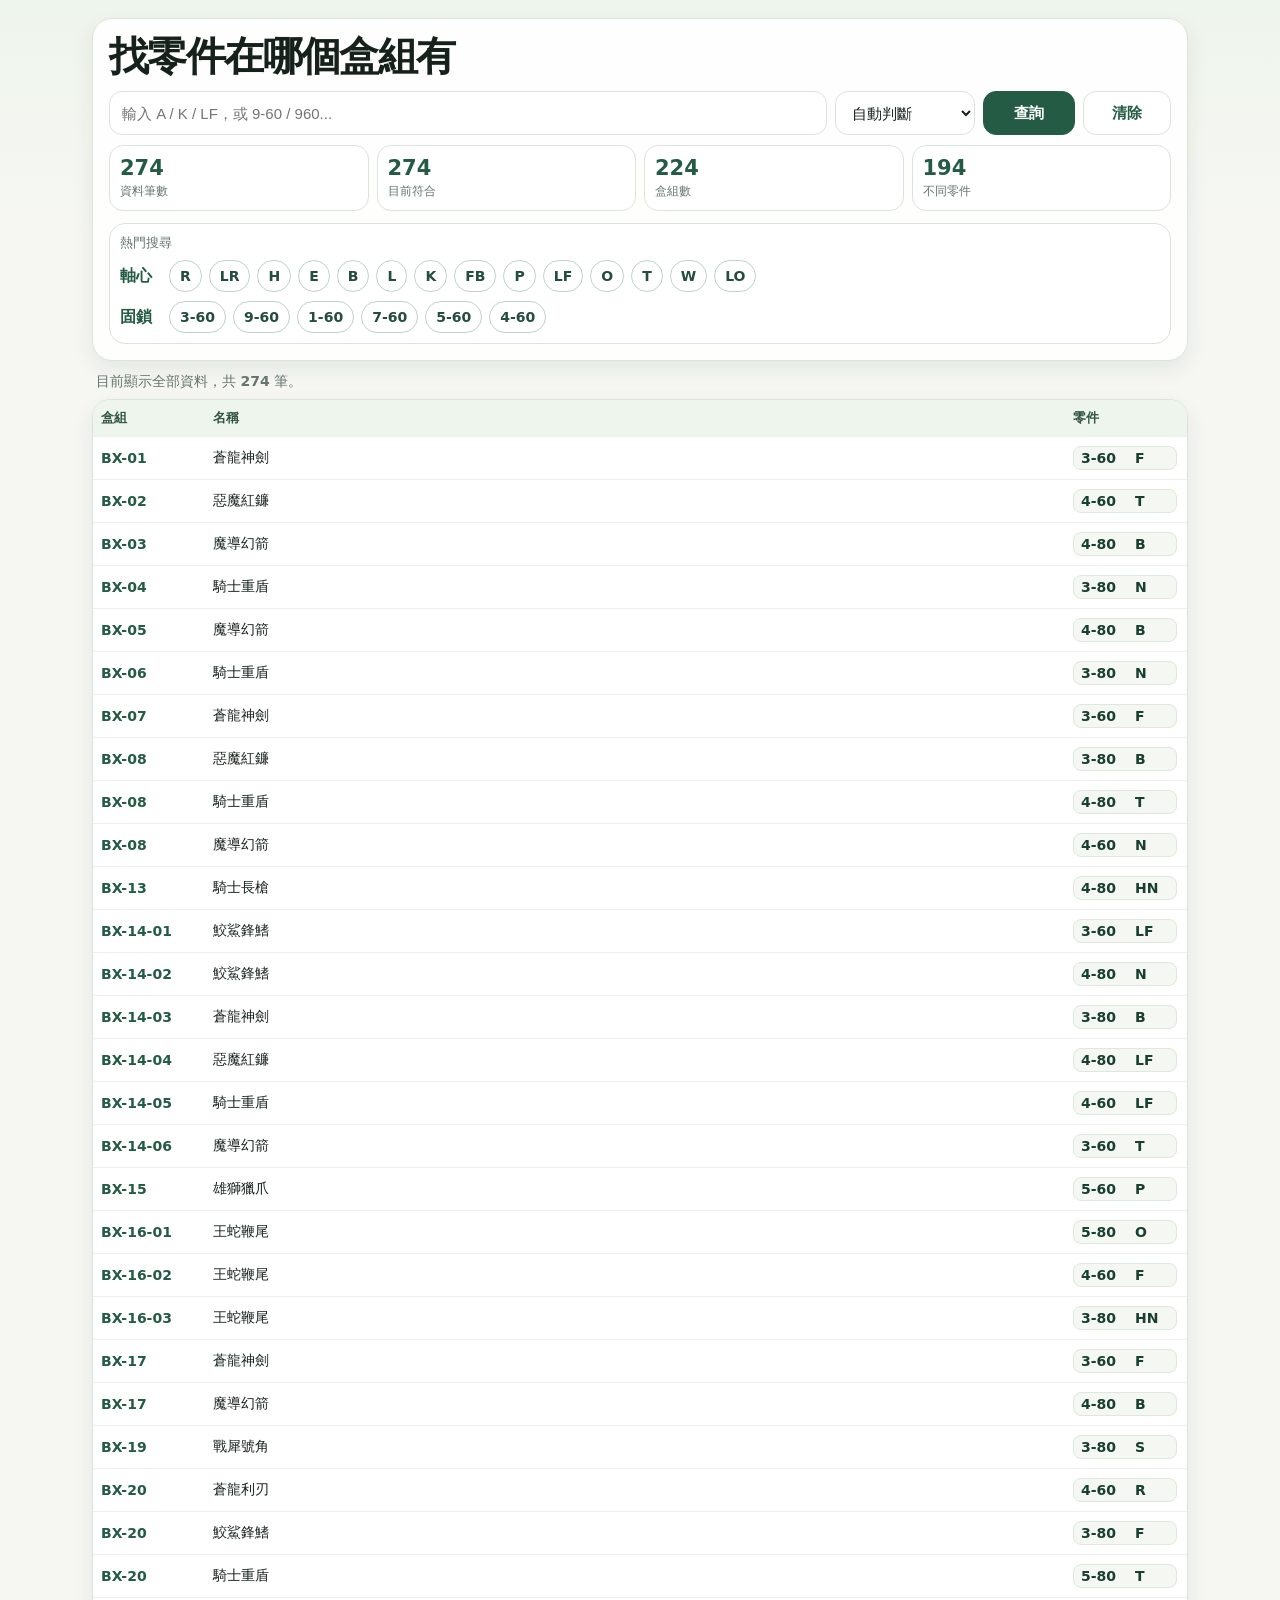
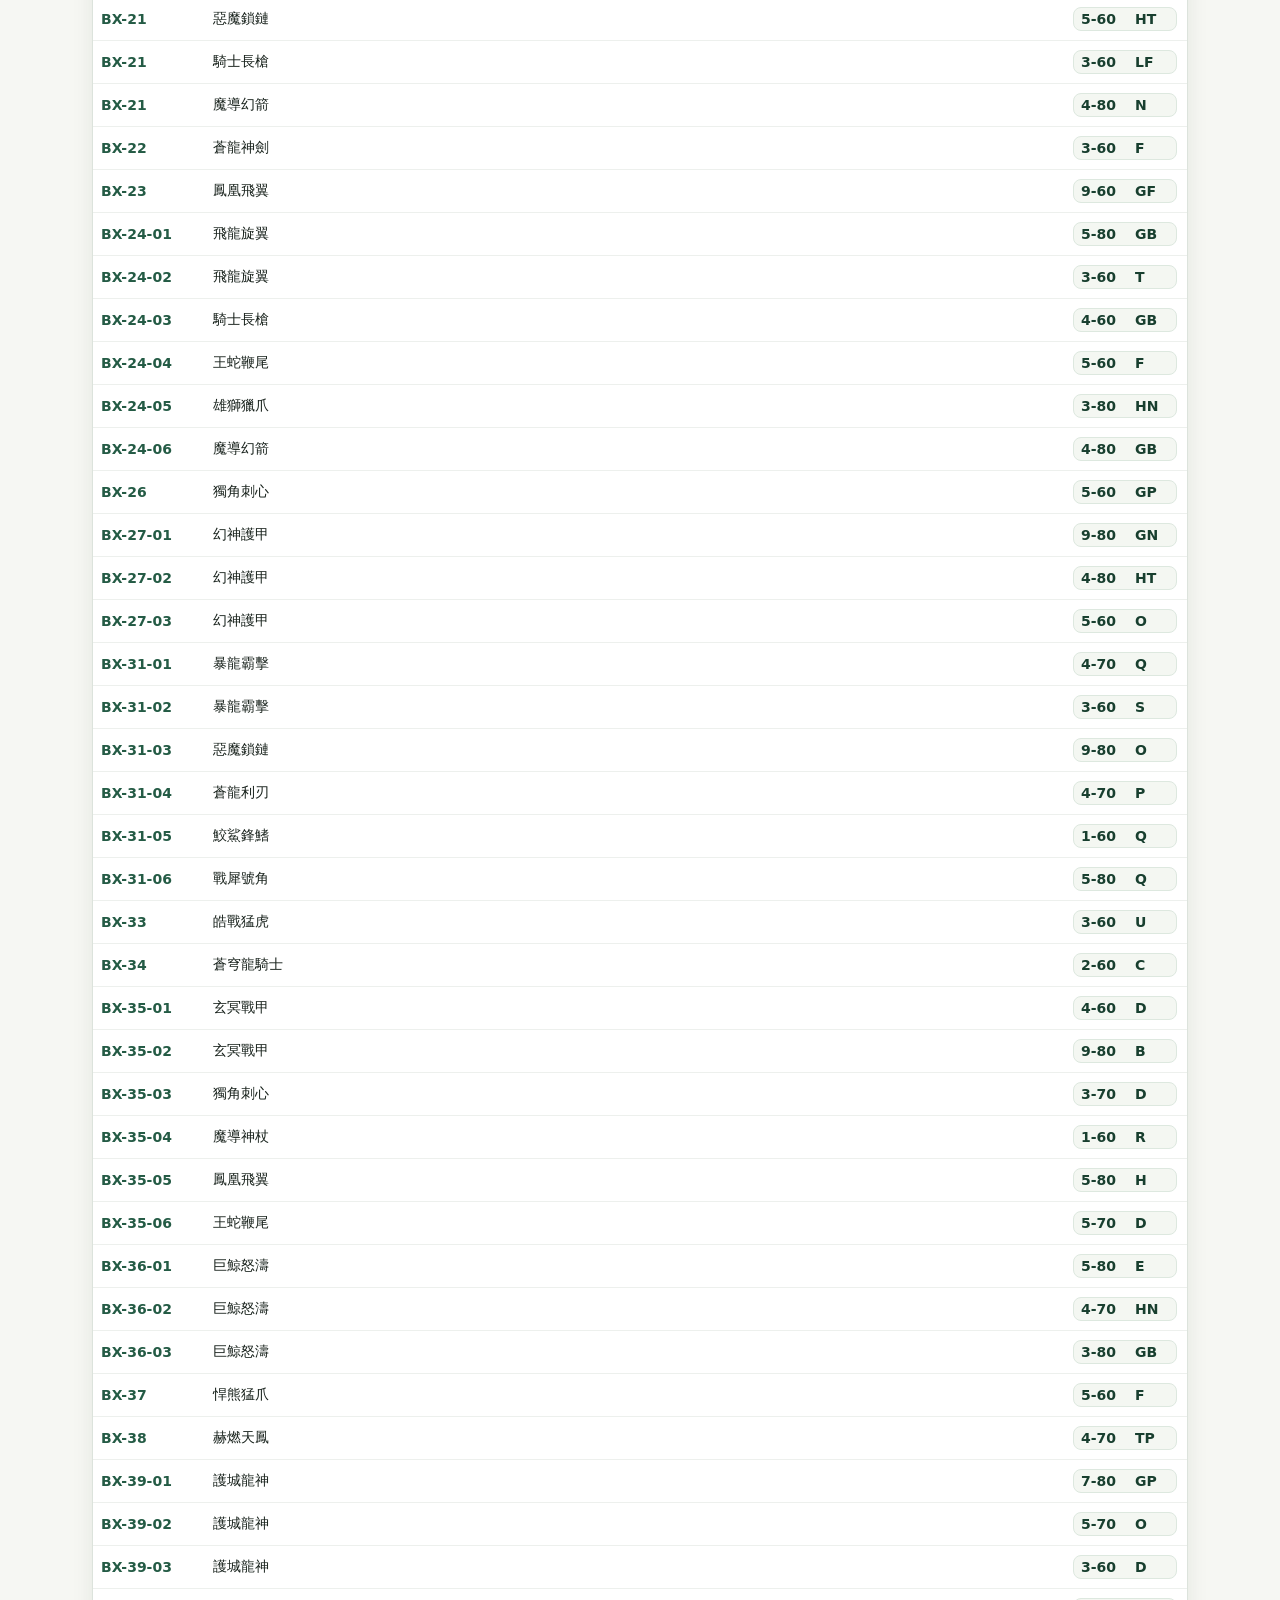
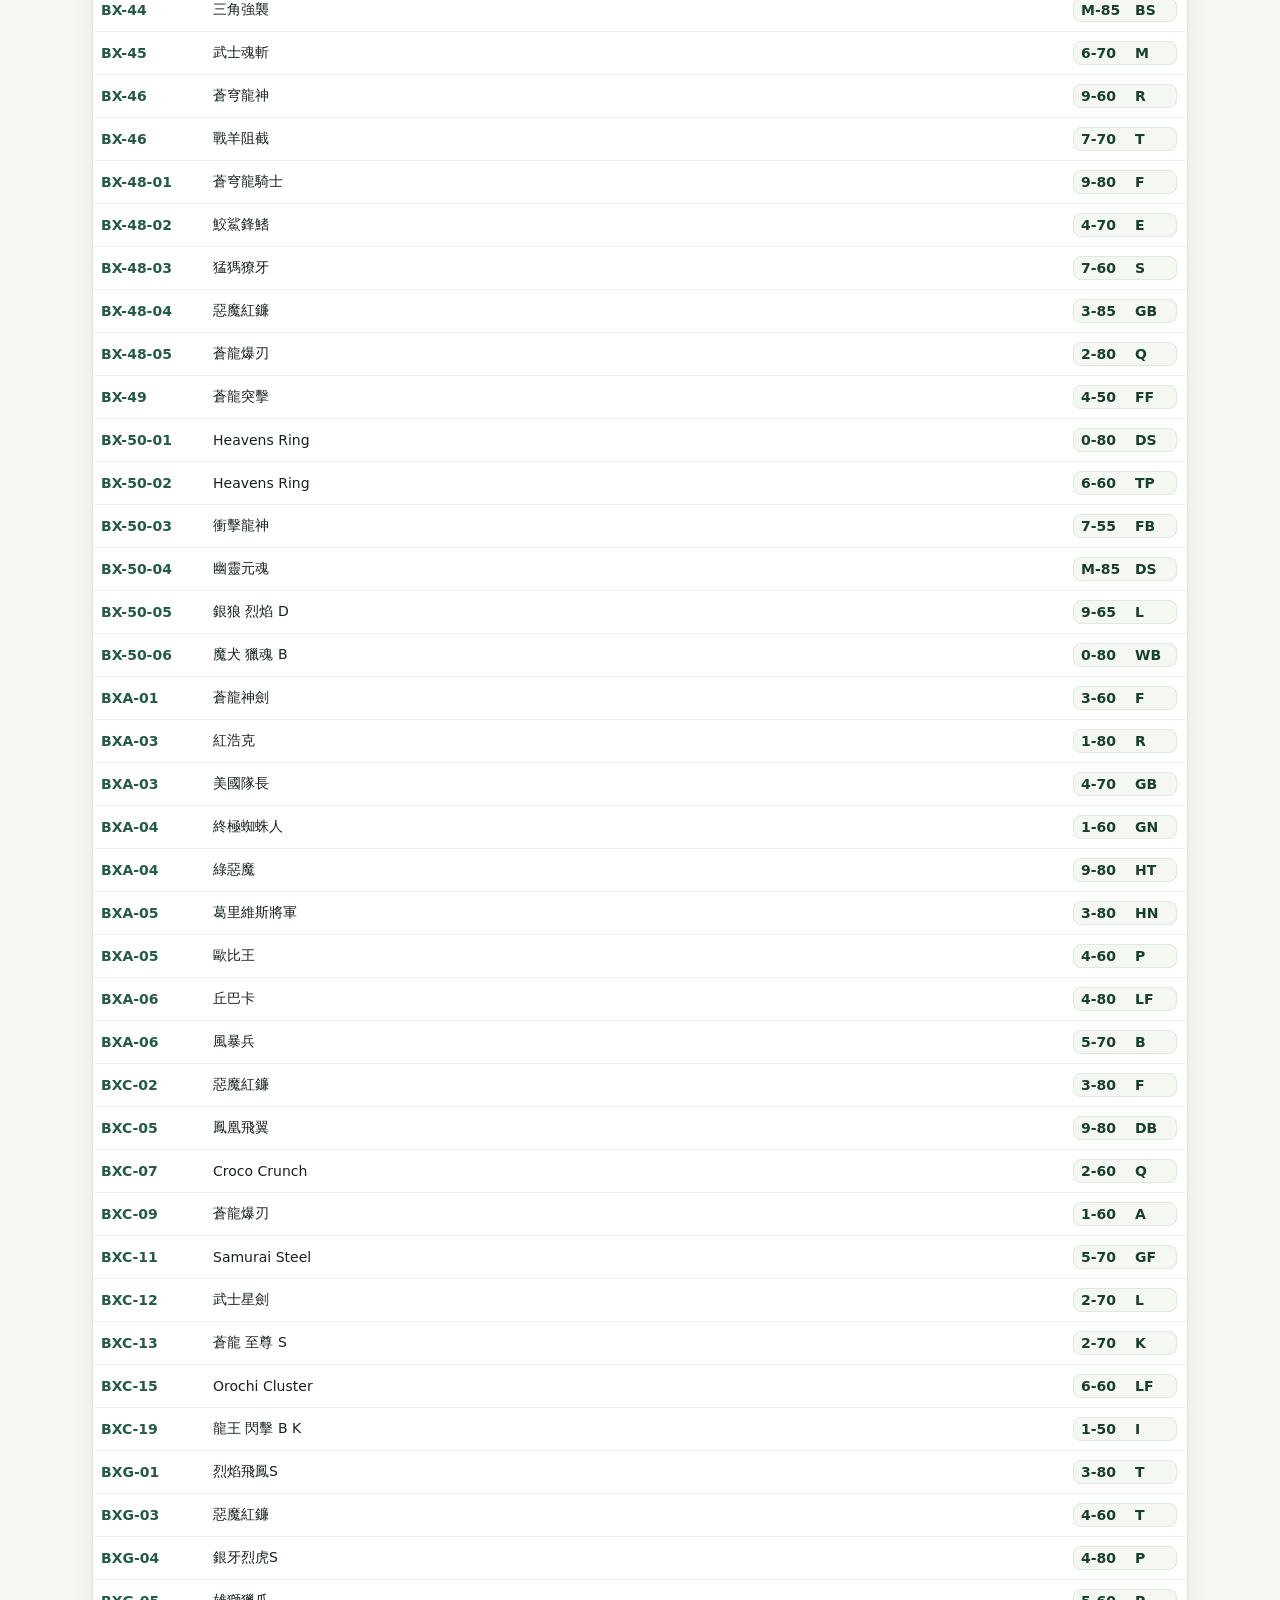
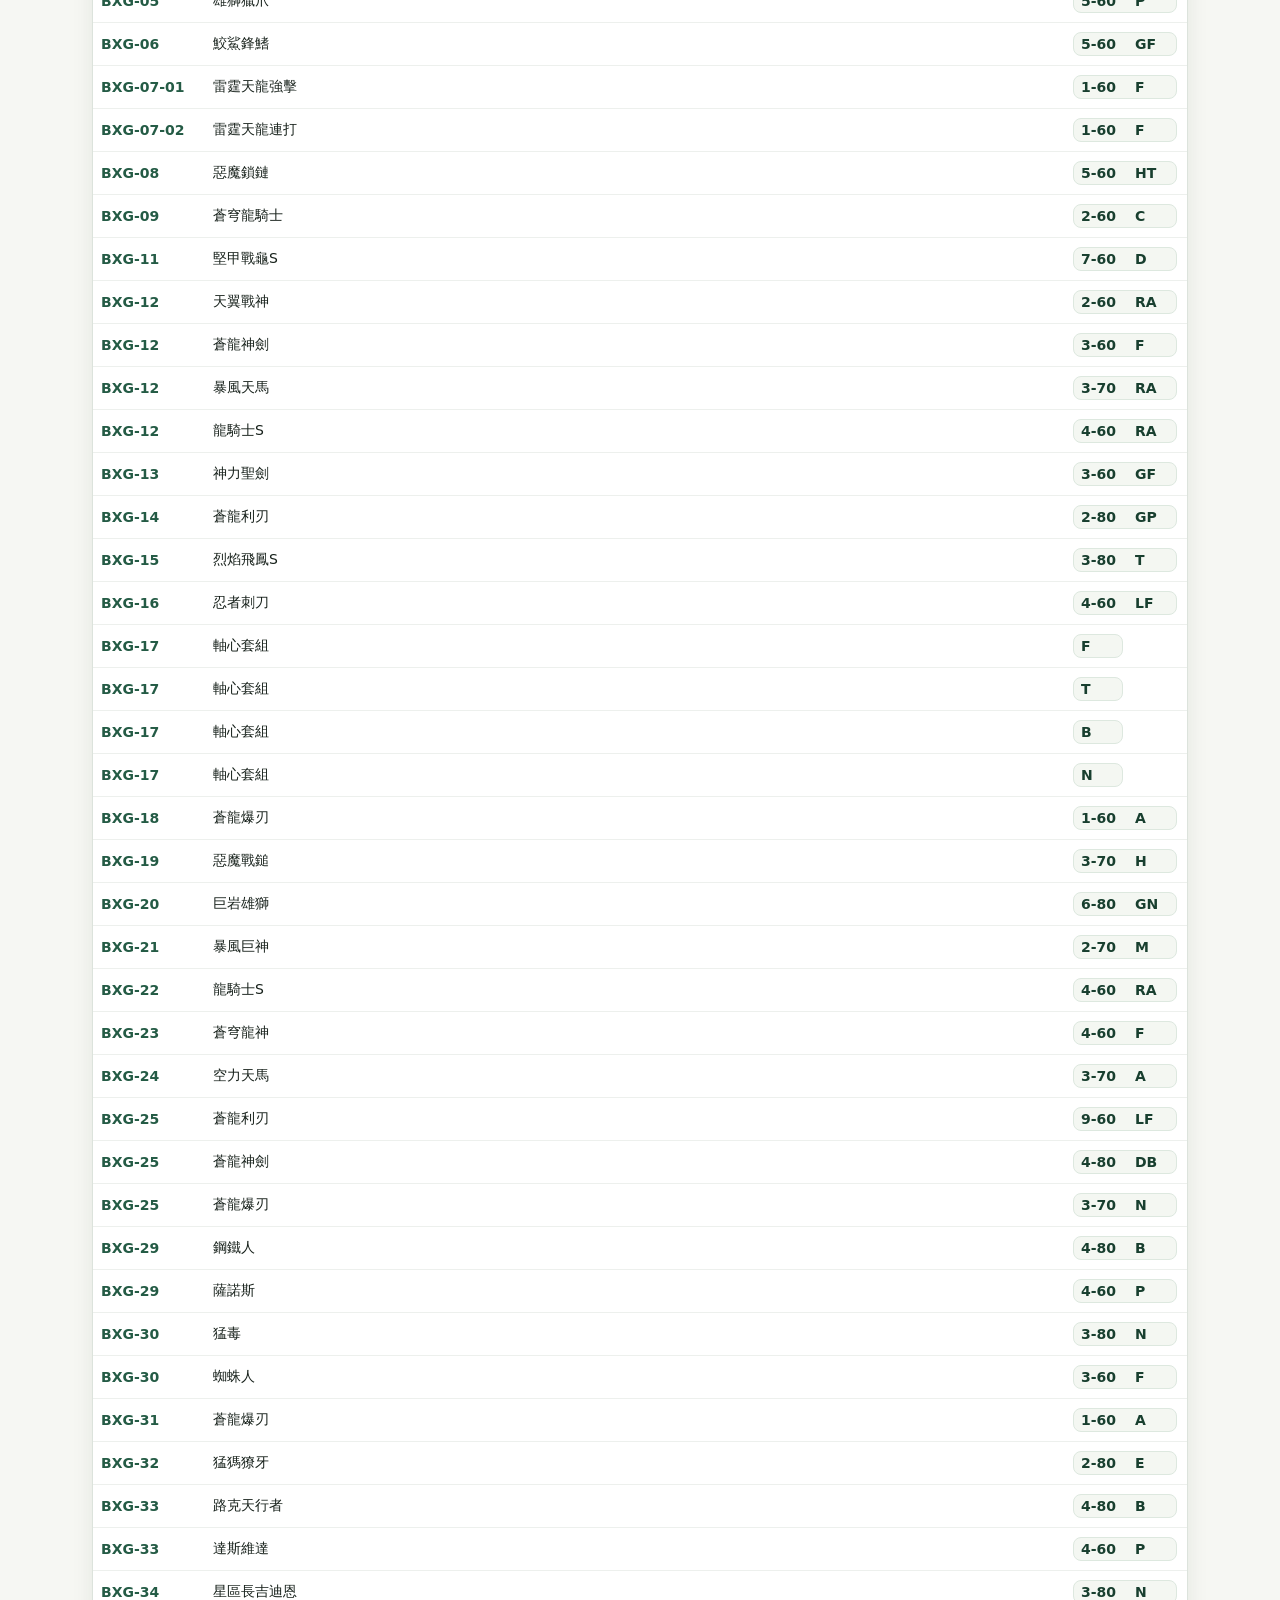
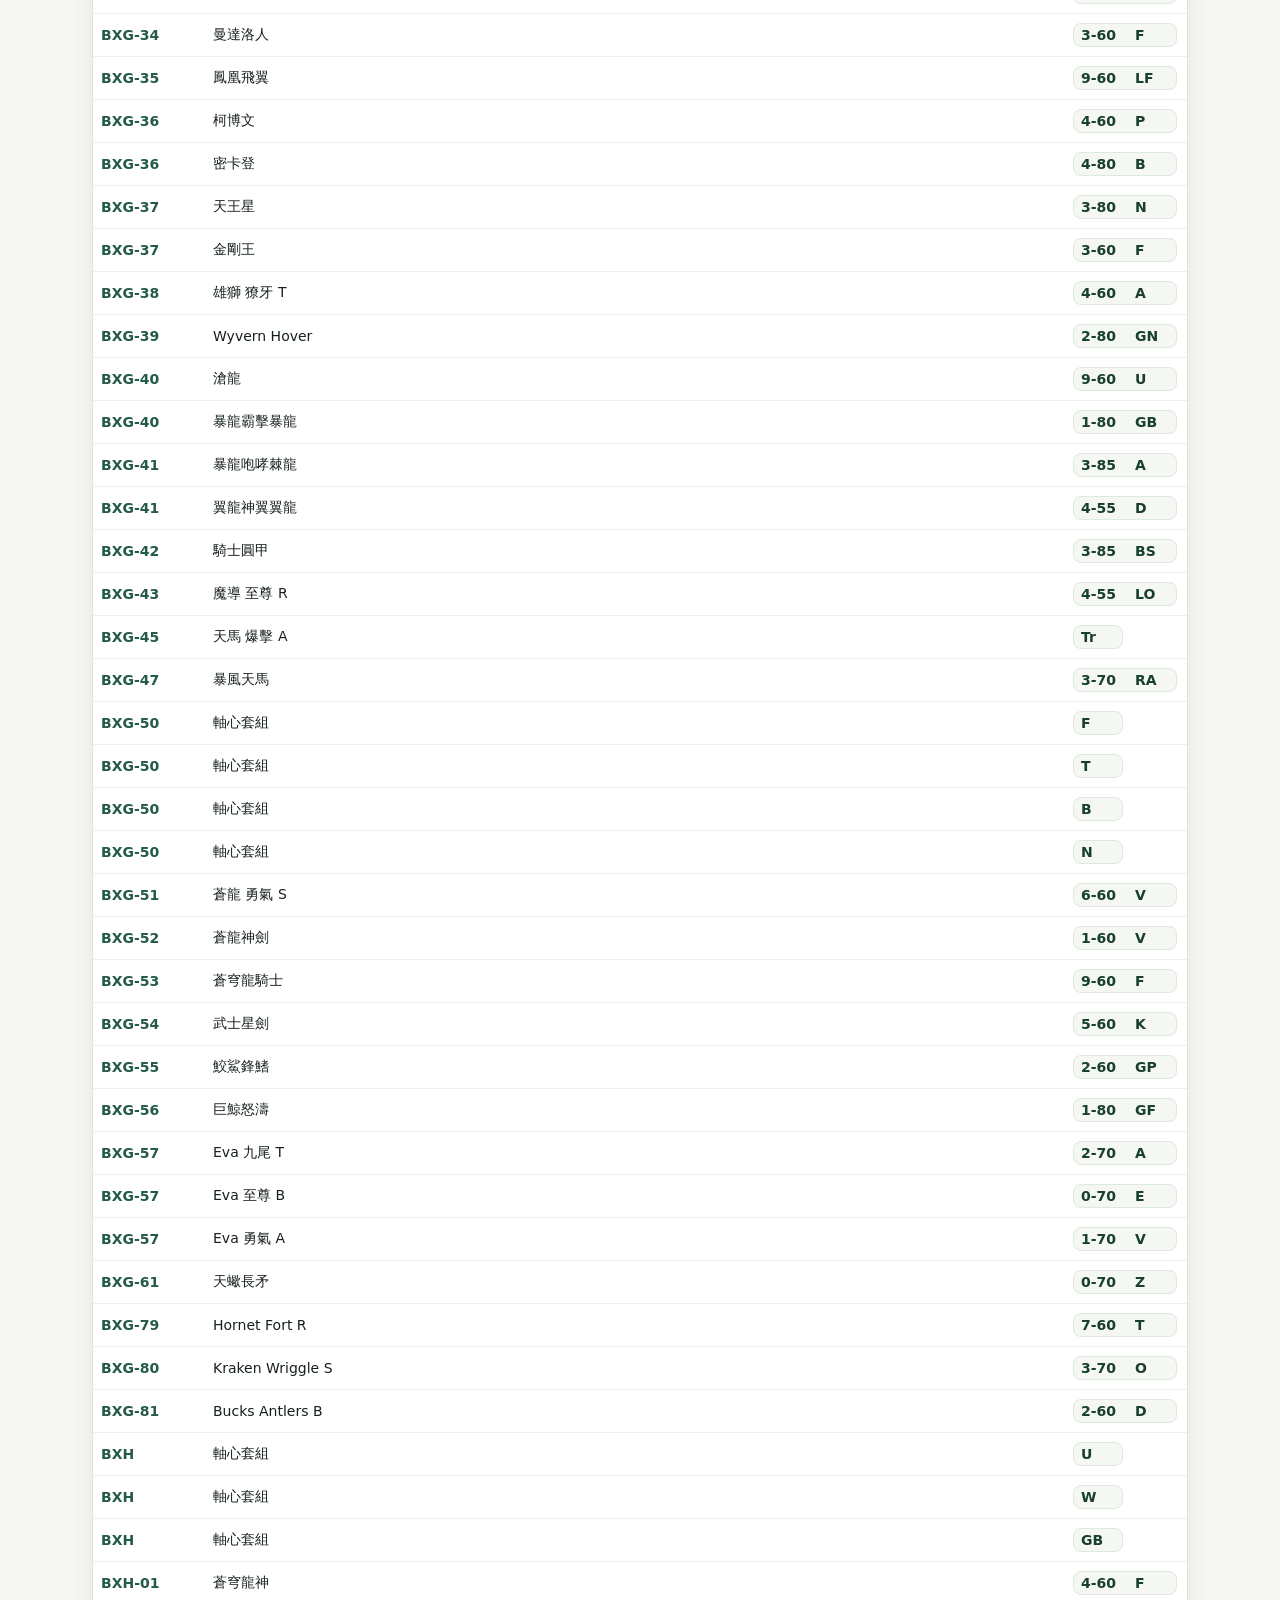
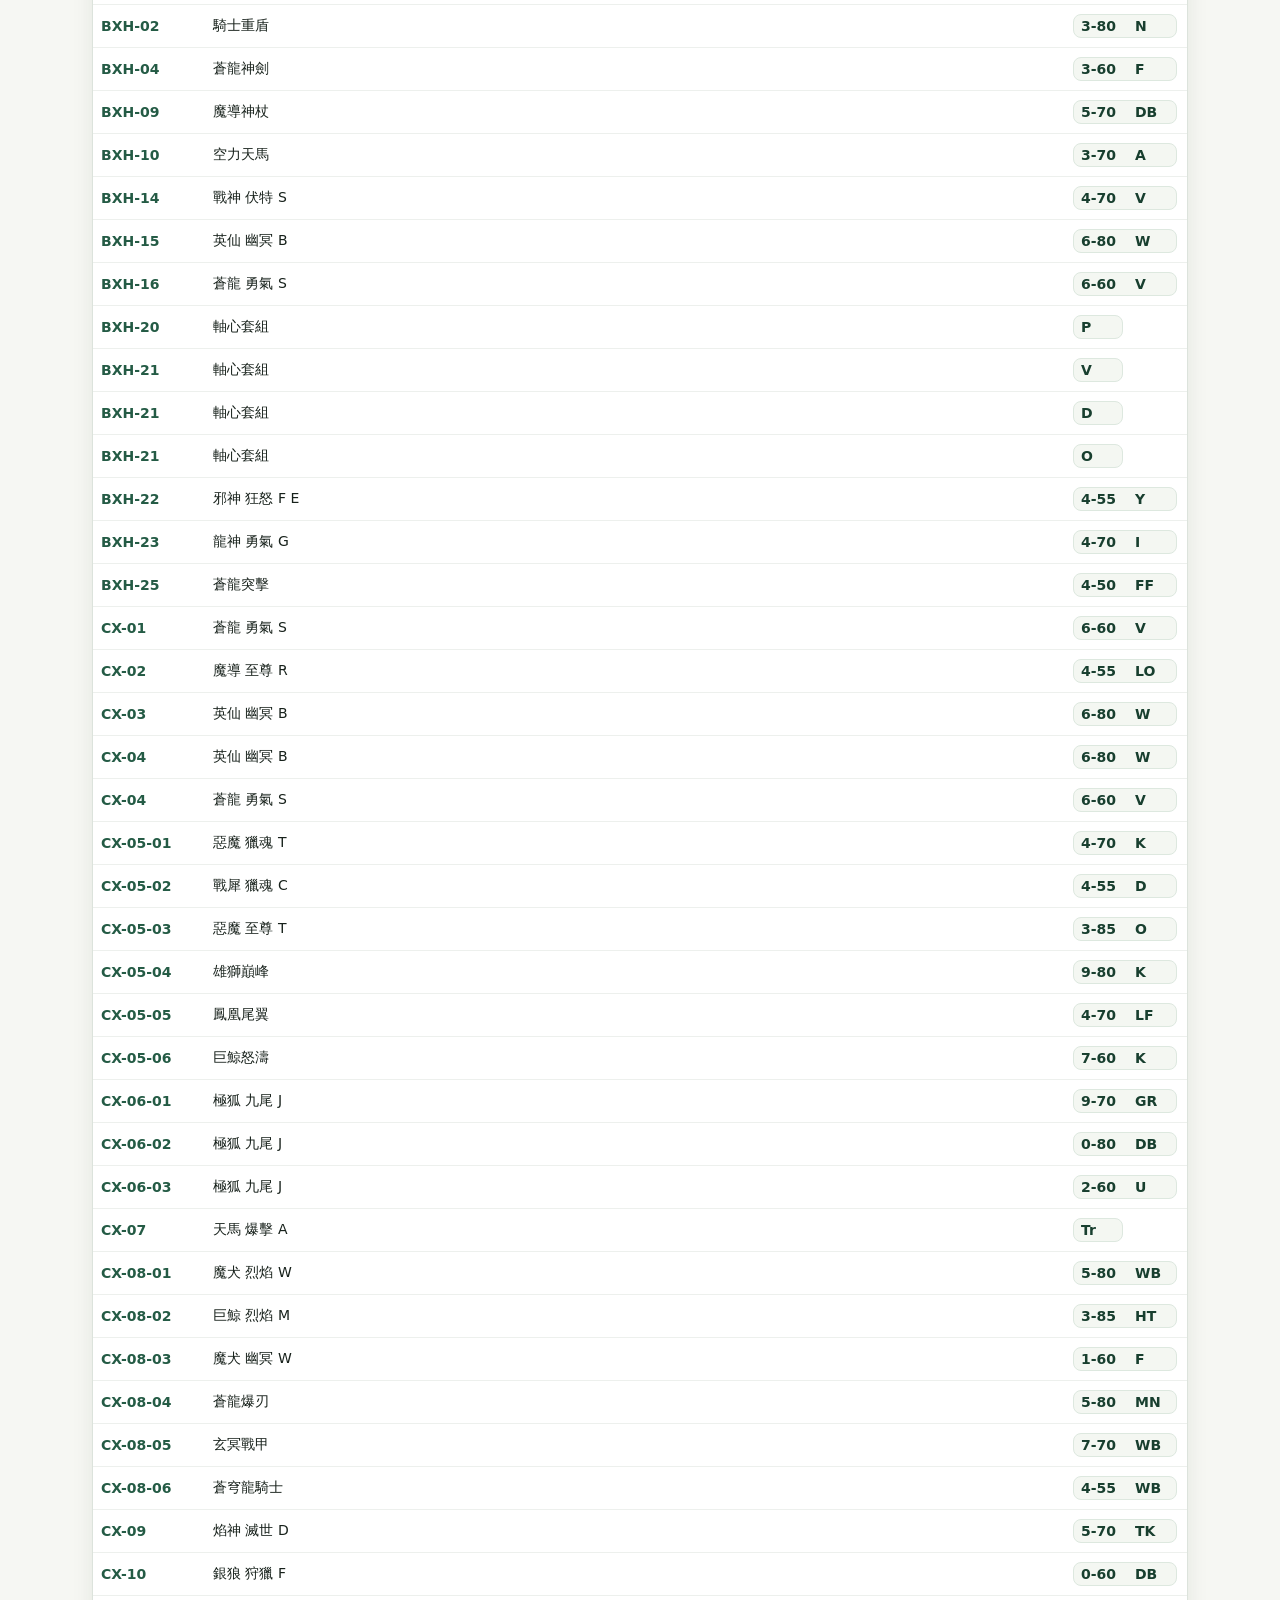
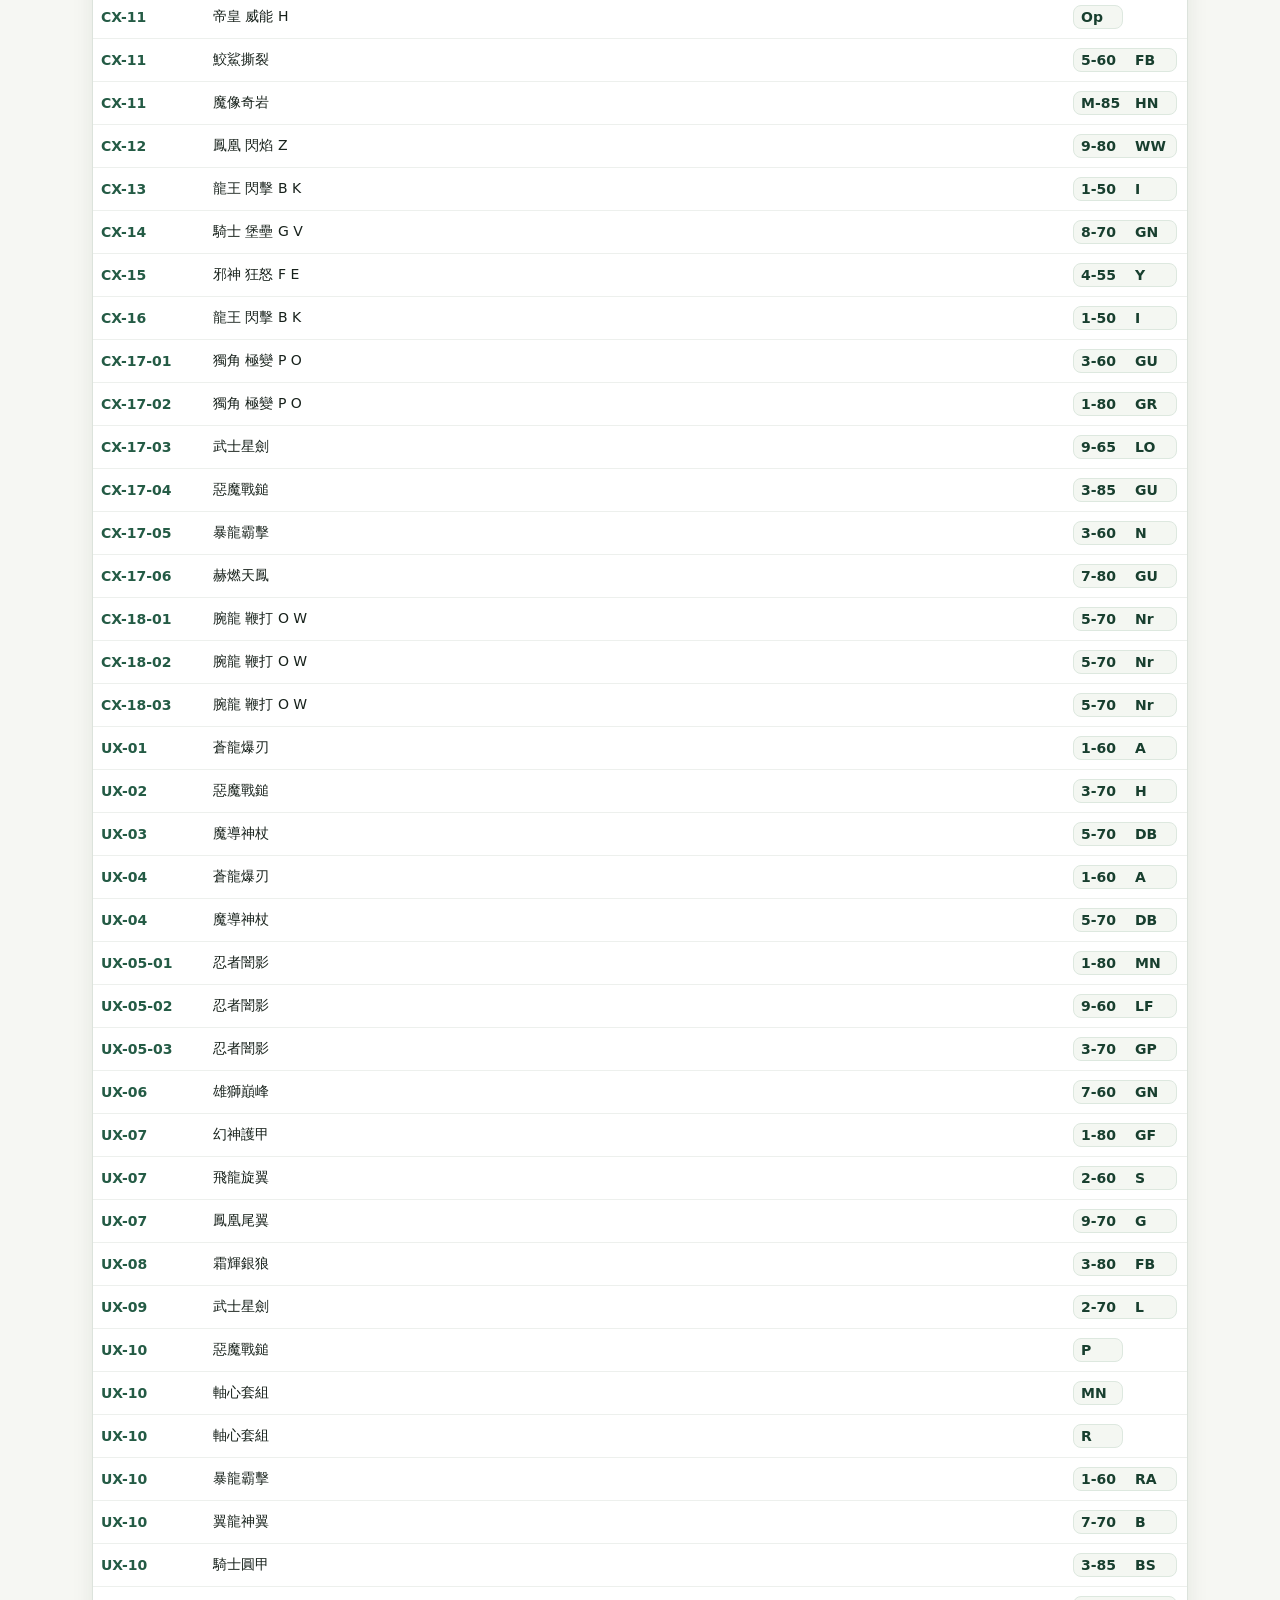
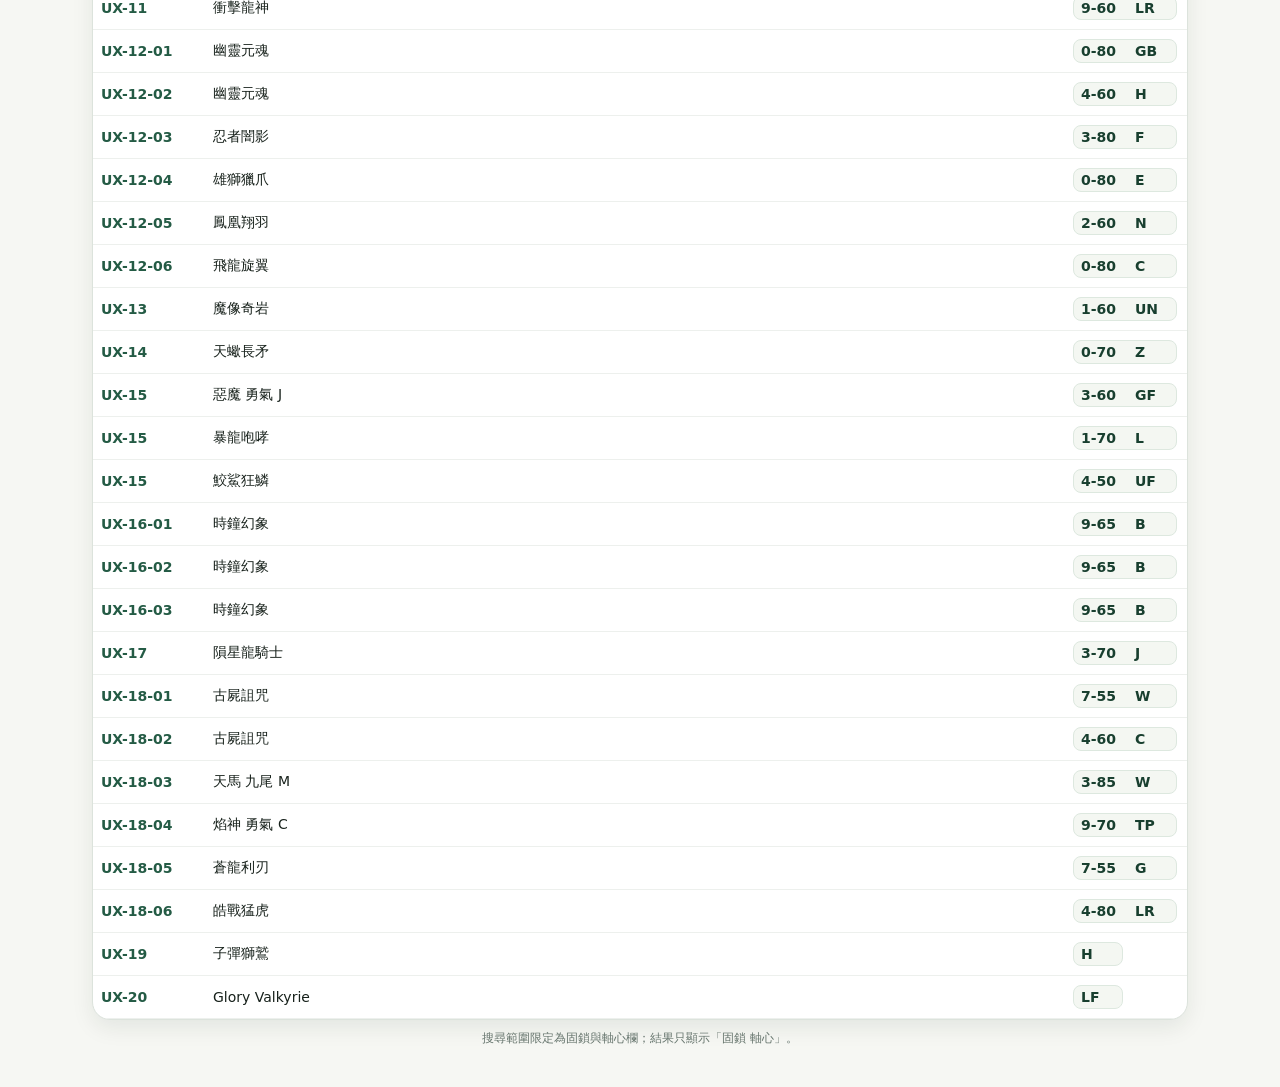
==== commit 93c67c2b: "Add files via upload" ====
--- a/lookup.html
+++ b/lookup.html
@@ -4,8 +4,8 @@
 <title>找零件在哪個盒組有</title>
 <style>
 :root{--bg:#f6f7f3;--panel:#fff;--ink:#17211b;--muted:#66756d;--line:#dce3dc;--green:#245b45;--green2:#e1f1e7;--yellow:#d9ff59;--shadow:0 8px 22px rgba(18,40,25,.08)}
-*{box-sizing:border-box}body{margin:0;font-family:system-ui,-apple-system,BlinkMacSystemFont,"Segoe UI","Noto Sans TC","Microsoft JhengHei",Arial,sans-serif;background:linear-gradient(180deg,#eef5ec 0%,var(--bg) 230px);color:var(--ink)}.wrap{max-width:1120px;margin:0 auto;padding:18px 12px 40px}.hero{background:rgba(255,255,255,.88);border:1px solid var(--line);border-radius:20px;padding:16px;box-shadow:var(--shadow)}h1{margin:0;font-size:clamp(24px,4vw,40px);line-height:1.05;letter-spacing:-.04em}.sub{margin:9px 0 0;color:var(--muted);font-size:14px}.controls{display:grid;grid-template-columns:minmax(220px,1fr) 140px 92px 88px;gap:8px;margin-top:14px}input,select,button{min-height:44px;border:1px solid var(--line);border-radius:13px;padding:10px 12px;font-size:15px;background:#fff;color:var(--ink)}input:focus,select:focus{outline:2px solid rgba(36,91,69,.22);border-color:var(--green)}button{cursor:pointer;font-weight:800}.primary{background:var(--green);color:#fff;border-color:var(--green)}.ghost{color:var(--green)}.stats{display:grid;grid-template-columns:repeat(4,1fr);gap:8px;margin-top:10px}.stat{background:#fff;border:1px solid var(--line);border-radius:14px;padding:10px}.stat b{display:block;color:var(--green);font-size:21px}.stat span{color:var(--muted);font-size:12px}.quickBox{margin-top:12px;background:#fff;border:1px solid var(--line);border-radius:16px;padding:10px}.quickTitle{font-size:13px;color:var(--muted);margin-bottom:8px}.chips{display:grid;gap:9px}.chipGroup{display:flex;flex-wrap:wrap;align-items:center;gap:7px}.chipGroupTitle{min-width:42px;color:var(--green);font-weight:900}.chip{border:1px solid #bfd3c7;background:#fff;color:#234d3c;padding:7px 10px;border-radius:999px;font-size:14px;font-weight:800;cursor:pointer;user-select:none}.chip:hover{background:var(--green2)}.toolbar{margin:12px 4px 8px;color:var(--muted);font-size:14px}.tableWrap{background:#fff;border:1px solid var(--line);border-radius:18px;overflow:auto;box-shadow:var(--shadow)}table{width:100%;border-collapse:collapse}th,td{padding:9px 8px;border-bottom:1px solid #edf0ed;text-align:left;vertical-align:middle;white-space:nowrap;font-size:14px}th{position:sticky;top:0;background:#eef5ec;color:#315545;font-size:13px}.code{font-weight:900;color:var(--green)}.part{font-weight:900;color:#183f2f;background:#f4f7f2;border:1px solid #dde8df;padding:3px 7px;border-radius:8px;display:inline-grid;grid-template-columns:48px 34px;column-gap:6px;align-items:center;min-width:98px;text-align:left;font-variant-numeric:tabular-nums}.part.onlyBit{grid-template-columns:34px;min-width:50px}.ratchetCell,.bitCell{display:inline-block;text-align:left;white-space:nowrap}.picked{background:var(--yellow);border-radius:6px;padding:1px 4px;margin:-1px -4px}.empty{display:none;background:#fff;border:1px dashed #b7c3b9;border-radius:16px;padding:22px;text-align:center;color:var(--muted)}.mobileList{display:none}.hl{background:#fff28a;border-radius:4px;padding:0 2px}.footerNote{margin-top:10px;color:var(--muted);text-align:center;font-size:12px}
-@media(max-width:760px){.wrap{padding:8px 7px 28px}.hero{padding:10px;border-radius:15px}h1{font-size:23px;line-height:1.08}.controls{grid-template-columns:1fr 1fr;gap:6px;margin-top:9px}.controls input{grid-column:1/-1}input,select,button{min-height:36px;font-size:13px;padding:7px 9px;border-radius:10px}.stats{display:flex;gap:0;margin-top:6px;background:#fff;border:1px solid var(--line);border-radius:10px;overflow:hidden}.stat{flex:1;min-width:0;border:0;border-right:1px solid #edf0ed;border-radius:0;padding:4px 1px;text-align:center;min-height:22px}.stat:last-child{border-right:0}.stat b{display:inline;font-size:12px;line-height:1;margin-right:1px}.stat span{display:inline;font-size:9px;line-height:1;white-space:nowrap}.quickBox{margin-top:8px;padding:8px}.chip{padding:5px 8px;font-size:12px}.tableWrap{display:none}.mobileList{display:grid;gap:7px}.mRow{display:flex;align-items:center;gap:8px;overflow-x:auto;white-space:nowrap;background:#fff;border:1px solid var(--line);border-radius:13px;padding:8px 9px;box-shadow:var(--shadow);font-size:13px}.mRow .muted{color:var(--muted)}.mRow .part{flex:0 0 auto;min-width:98px}.mRow .part.onlyBit{min-width:50px}}
+*{box-sizing:border-box}body{margin:0;font-family:system-ui,-apple-system,BlinkMacSystemFont,"Segoe UI","Noto Sans TC","Microsoft JhengHei",Arial,sans-serif;background:linear-gradient(180deg,#eef5ec 0%,var(--bg) 230px);color:var(--ink)}.wrap{max-width:1120px;margin:0 auto;padding:18px 12px 40px}.hero{background:rgba(255,255,255,.88);border:1px solid var(--line);border-radius:20px;padding:16px;box-shadow:var(--shadow)}h1{margin:0;font-size:clamp(24px,4vw,40px);line-height:1.05;letter-spacing:-.04em}.sub{margin:9px 0 0;color:var(--muted);font-size:14px}.controls{display:grid;grid-template-columns:minmax(220px,1fr) 140px 92px 88px;gap:8px;margin-top:14px}input,select,button{min-height:44px;border:1px solid var(--line);border-radius:13px;padding:10px 12px;font-size:15px;background:#fff;color:var(--ink)}input:focus,select:focus{outline:2px solid rgba(36,91,69,.22);border-color:var(--green)}button{cursor:pointer;font-weight:800}.primary{background:var(--green);color:#fff;border-color:var(--green)}.ghost{color:var(--green)}.stats{display:grid;grid-template-columns:repeat(4,1fr);gap:8px;margin-top:10px}.stat{background:#fff;border:1px solid var(--line);border-radius:14px;padding:10px}.stat b{display:block;color:var(--green);font-size:21px}.stat span{color:var(--muted);font-size:12px}.quickBox{margin-top:12px;background:#fff;border:1px solid var(--line);border-radius:16px;padding:10px}.quickTitle{font-size:13px;color:var(--muted);margin-bottom:8px}.chips{display:grid;gap:9px}.chipGroup{display:flex;flex-wrap:wrap;align-items:center;gap:7px}.chipGroupTitle{min-width:42px;color:var(--green);font-weight:900}.chip{border:1px solid #bfd3c7;background:#fff;color:#234d3c;padding:7px 10px;border-radius:999px;font-size:14px;font-weight:800;cursor:pointer;user-select:none}.chip:hover{background:var(--green2)}.toolbar{margin:12px 4px 8px;color:var(--muted);font-size:14px}.tableWrap{background:#fff;border:1px solid var(--line);border-radius:18px;overflow:auto;box-shadow:var(--shadow)}table{width:100%;border-collapse:collapse}th,td{padding:9px 8px;border-bottom:1px solid #edf0ed;text-align:left;vertical-align:middle;white-space:nowrap;font-size:14px}th{position:sticky;top:0;background:#eef5ec;color:#315545;font-size:13px}th:nth-child(1),td:nth-child(1){width:112px}th:nth-child(3),td:nth-child(3){width:122px}.code{font-weight:900;color:var(--green)}.part{font-weight:900;color:#183f2f;background:#f4f7f2;border:1px solid #dde8df;padding:3px 7px;border-radius:8px;display:inline-grid;grid-template-columns:48px 34px;column-gap:6px;align-items:center;min-width:98px;text-align:left;font-variant-numeric:tabular-nums}.part.onlyBit{grid-template-columns:34px;min-width:50px}.ratchetCell,.bitCell{display:inline-block;text-align:left;white-space:nowrap}.picked{background:var(--yellow);border-radius:6px;padding:1px 4px;margin:-1px -4px}.empty{display:none;background:#fff;border:1px dashed #b7c3b9;border-radius:16px;padding:22px;text-align:center;color:var(--muted)}.mobileList{display:none}.hl{background:#fff28a;border-radius:4px;padding:0 2px}.footerNote{margin-top:10px;color:var(--muted);text-align:center;font-size:12px}
+@media(max-width:760px){.wrap{padding:8px 7px 28px}.hero{padding:10px;border-radius:15px}h1{font-size:23px;line-height:1.08}.controls{grid-template-columns:1fr 1fr;gap:6px;margin-top:9px}.controls input{grid-column:1/-1}input,select,button{min-height:36px;font-size:13px;padding:7px 9px;border-radius:10px}.stats{display:flex;gap:0;margin-top:6px;background:#fff;border:1px solid var(--line);border-radius:10px;overflow:hidden}.stat{flex:1;min-width:0;border:0;border-right:1px solid #edf0ed;border-radius:0;padding:4px 1px;text-align:center;min-height:22px}.stat:last-child{border-right:0}.stat b{display:inline;font-size:12px;line-height:1;margin-right:1px}.stat span{display:inline;font-size:9px;line-height:1;white-space:nowrap}.quickBox{margin-top:8px;padding:8px}.chip{padding:5px 8px;font-size:12px}.tableWrap{display:none}.mobileList{display:grid;gap:7px}.mRow{display:grid;grid-template-columns:74px minmax(118px,1fr) 98px;align-items:center;column-gap:8px;overflow:hidden;white-space:nowrap;background:#fff;border:1px solid var(--line);border-radius:13px;padding:8px 9px;box-shadow:var(--shadow);font-size:13px}.mRow .code{overflow:hidden;text-overflow:ellipsis}.mRow .muted{color:var(--muted);overflow:hidden;text-overflow:ellipsis}.mRow .part{justify-self:start;min-width:98px}.mRow .part.onlyBit{min-width:50px}}
 </style></head><body><div class="wrap"><section class="hero"><h1>找零件在哪個盒組有</h1><div class="controls"><input id="q" list="suggestions" autocomplete="off" placeholder="輸入 A / K / LF，或 9-60 / 960..."><select id="type"><option value="auto">自動判斷</option><option value="bit">只查軸心</option><option value="ratchet">只查固鎖</option></select><button class="primary" id="searchBtn">查詢</button><button class="ghost" id="clearBtn">清除</button></div><datalist id="suggestions"></datalist><div class="stats"><div class="stat"><b id="countAll">0</b><span>資料筆數</span></div><div class="stat"><b id="countNow">0</b><span>目前符合</span></div><div class="stat"><b id="countSets">0</b><span>盒組數</span></div><div class="stat"><b id="countParts">0</b><span>不同零件</span></div></div><div class="quickBox"><div class="quickTitle">熱門搜尋</div><div class="chips" id="chips"></div></div></section><main><div class="toolbar" id="summary">請輸入固鎖或軸心代碼。</div><section class="tableWrap" id="tableWrap"><table><thead><tr><th>盒組</th><th>名稱</th><th>零件</th></tr></thead><tbody id="tbody"></tbody></table></section><section class="mobileList" id="mobileList"></section><section class="empty" id="empty">找不到資料，請改用固鎖或軸心代碼再查一次。</section></main><div class="footerNote">搜尋範圍限定為固鎖與軸心欄；結果只顯示「固鎖 軸心」。</div></div>
 <script>
 const DATA = [{"code":"BXG-57","name":"Eva 至尊 B","ratchet":"0-70","bit":"E","part":"0-70 E"},{"code":"BXG-57","name":"Eva 勇氣 A","ratchet":"1-70","bit":"V","part":"1-70 V"},{"code":"BXG-57","name":"Eva 九尾 T","ratchet":"2-70","bit":"A","part":"2-70 A"},{"code":"BXH","name":"軸心套組","ratchet":"","bit":"U","part":"U"},{"code":"BXH","name":"軸心套組","ratchet":"","bit":"W","part":"W"},{"code":"BXH","name":"軸心套組","ratchet":"","bit":"GB","part":"GB"},{"code":"UX-20","name":"Glory Valkyrie","ratchet":"","bit":"LF","part":"LF"},{"code":"BX-50-01","name":"Heavens Ring","ratchet":"0-80","bit":"DS","part":"0-80 DS"},{"code":"BX-50-02","name":"Heavens Ring","ratchet":"6-60","bit":"TP","part":"6-60 TP"},{"code":"BX-50-03","name":"衝擊龍神","ratchet":"7-55","bit":"FB","part":"7-55 FB"},{"code":"BX-50-04","name":"幽靈元魂","ratchet":"M-85","bit":"DS","part":"M-85 DS"},{"code":"BX-50-05","name":"銀狼 烈焰 D","ratchet":"9-65","bit":"L","part":"9-65 L"},{"code":"BX-50-06","name":"魔犬 獵魂 B","ratchet":"0-80","bit":"WB","part":"0-80 WB"},{"code":"BXG-47","name":"暴風天馬","ratchet":"3-70","bit":"RA","part":"3-70 RA"},{"code":"BXH-23","name":"龍神 勇氣 G","ratchet":"4-70","bit":"I","part":"4-70 I"},{"code":"BXG-79","name":"Hornet Fort R","ratchet":"7-60","bit":"T","part":"7-60 T"},{"code":"BXG-80","name":"Kraken Wriggle S","ratchet":"3-70","bit":"O","part":"3-70 O"},{"code":"BXG-81","name":"Bucks Antlers B","ratchet":"2-60","bit":"D","part":"2-60 D"},{"code":"CX-18-01","name":"腕龍 鞭打 O W","ratchet":"5-70","bit":"Nr","part":"5-70 Nr"},{"code":"CX-18-02","name":"腕龍 鞭打 O W","ratchet":"5-70","bit":"Nr","part":"5-70 Nr"},{"code":"CX-18-03","name":"腕龍 鞭打 O W","ratchet":"5-70","bit":"Nr","part":"5-70 Nr"},{"code":"BXG-54","name":"武士星劍","ratchet":"5-60","bit":"K","part":"5-60 K"},{"code":"BXH-22","name":"邪神 狂怒 F E","ratchet":"4-55","bit":"Y","part":"4-55 Y"},{"code":"BXG-51","name":"蒼龍 勇氣 S","ratchet":"6-60","bit":"V","part":"6-60 V"},{"code":"BXC-13","name":"蒼龍 至尊 S","ratchet":"2-70","bit":"K","part":"2-70 K"},{"code":"BX-49","name":"蒼龍突擊","ratchet":"4-50","bit":"FF","part":"4-50 FF"},{"code":"BXH-25","name":"蒼龍突擊","ratchet":"4-50","bit":"FF","part":"4-50 FF"},{"code":"CX-17-01","name":"獨角 極變 P O","ratchet":"3-60","bit":"GU","part":"3-60 GU"},{"code":"CX-17-02","name":"獨角 極變 P O","ratchet":"1-80","bit":"GR","part":"1-80 GR"},{"code":"CX-17-03","name":"武士星劍","ratchet":"9-65","bit":"LO","part":"9-65 LO"},{"code":"CX-17-04","name":"惡魔戰鎚","ratchet":"3-85","bit":"GU","part":"3-85 GU"},{"code":"CX-17-05","name":"暴龍霸擊","ratchet":"3-60","bit":"N","part":"3-60 N"},{"code":"CX-17-06","name":"赫燃天鳳","ratchet":"7-80","bit":"GU","part":"7-80 GU"},{"code":"BXG-61","name":"天蠍長矛","ratchet":"0-70","bit":"Z","part":"0-70 Z"},{"code":"UX-19","name":"子彈獅鷲","ratchet":"","bit":"H","part":"H"},{"code":"BXA-06","name":"丘巴卡","ratchet":"4-80","bit":"LF","part":"4-80 LF"},{"code":"BXA-06","name":"風暴兵","ratchet":"5-70","bit":"B","part":"5-70 B"},{"code":"BXA-05","name":"歐比王","ratchet":"4-60","bit":"P","part":"4-60 P"},{"code":"BXA-05","name":"葛里維斯將軍","ratchet":"3-80","bit":"HN","part":"3-80 HN"},{"code":"BXA-04","name":"終極蜘蛛人","ratchet":"1-60","bit":"GN","part":"1-60 GN"},{"code":"BXA-04","name":"綠惡魔","ratchet":"9-80","bit":"HT","part":"9-80 HT"},{"code":"BXA-03","name":"美國隊長","ratchet":"4-70","bit":"GB","part":"4-70 GB"},{"code":"BXA-03","name":"紅浩克","ratchet":"1-80","bit":"R","part":"1-80 R"},{"code":"BXC-19","name":"龍王 閃擊 B K","ratchet":"1-50","bit":"I","part":"1-50 I"},{"code":"BXG-21","name":"暴風巨神","ratchet":"2-70","bit":"M","part":"2-70 M"},{"code":"CX-16","name":"龍王 閃擊 B K","ratchet":"1-50","bit":"I","part":"1-50 I"},{"code":"CX-15","name":"邪神 狂怒 F E","ratchet":"4-55","bit":"Y","part":"4-55 Y"},{"code":"CX-14","name":"騎士 堡壘 G V","ratchet":"8-70","bit":"GN","part":"8-70 GN"},{"code":"CX-13","name":"龍王 閃擊 B K","ratchet":"1-50","bit":"I","part":"1-50 I"},{"code":"BXG-53","name":"蒼穹龍騎士","ratchet":"9-60","bit":"F","part":"9-60 F"},{"code":"BXG-52","name":"蒼龍神劍","ratchet":"1-60","bit":"V","part":"1-60 V"},{"code":"BXG-56","name":"巨鯨怒濤","ratchet":"1-80","bit":"GF","part":"1-80 GF"},{"code":"BXG-24","name":"空力天馬","ratchet":"3-70","bit":"A","part":"3-70 A"},{"code":"BX-48-01","name":"蒼穹龍騎士","ratchet":"9-80","bit":"F","part":"9-80 F"},{"code":"BX-48-02","name":"鮫鯊鋒鰭","ratchet":"4-70","bit":"E","part":"4-70 E"},{"code":"BX-48-03","name":"猛獁獠牙","ratchet":"7-60","bit":"S","part":"7-60 S"},{"code":"BX-48-04","name":"惡魔紅鐮","ratchet":"3-85","bit":"GB","part":"3-85 GB"},{"code":"BX-48-05","name":"蒼龍爆刃","ratchet":"2-80","bit":"Q","part":"2-80 Q"},{"code":"BXC-12","name":"武士星劍","ratchet":"2-70","bit":"L","part":"2-70 L"},{"code":"CX-12","name":"鳳凰 閃焰 Z","ratchet":"9-80","bit":"WW","part":"9-80 WW"},{"code":"BXH-21","name":"軸心套組","ratchet":"","bit":"V","part":"V"},{"code":"BXH-21","name":"軸心套組","ratchet":"","bit":"D","part":"D"},{"code":"BXH-21","name":"軸心套組","ratchet":"","bit":"O","part":"O"},{"code":"BXG-22","name":"龍騎士S","ratchet":"4-60","bit":"RA","part":"4-60 RA"},{"code":"UX-18-01","name":"古屍詛咒","ratchet":"7-55","bit":"W","part":"7-55 W"},{"code":"UX-18-02","name":"古屍詛咒","ratchet":"4-60","bit":"C","part":"4-60 C"},{"code":"UX-18-03","name":"天馬 九尾 M","ratchet":"3-85","bit":"W","part":"3-85 W"},{"code":"UX-18-04","name":"焰神 勇氣 C","ratchet":"9-70","bit":"TP","part":"9-70 TP"},{"code":"UX-18-05","name":"蒼龍利刃","ratchet":"7-55","bit":"G","part":"7-55 G"},{"code":"UX-18-06","name":"皓戰猛虎","ratchet":"4-80","bit":"LR","part":"4-80 LR"},{"code":"UX-17","name":"隕星龍騎士","ratchet":"3-70","bit":"J","part":"3-70 J"},{"code":"BXG-55","name":"鮫鯊鋒鰭","ratchet":"2-60","bit":"GP","part":"2-60 GP"},{"code":"BXG-50","name":"軸心套組","ratchet":"","bit":"F","part":"F"},{"code":"BXG-50","name":"軸心套組","ratchet":"","bit":"T","part":"T"},{"code":"BXG-50","name":"軸心套組","ratchet":"","bit":"B","part":"B"},{"code":"BXG-50","name":"軸心套組","ratchet":"","bit":"N","part":"N"},{"code":"BXC-15","name":"Orochi Cluster","ratchet":"6-60","bit":"LF","part":"6-60 LF"},{"code":"BXG-38","name":"雄獅 獠牙 T","ratchet":"4-60","bit":"A","part":"4-60 A"},{"code":"BXH-20","name":"軸心套組","ratchet":"","bit":"P","part":"P"},{"code":"CX-11","name":"帝皇 威能 H","ratchet":"","bit":"Op","part":"Op"},{"code":"CX-11","name":"魔像奇岩","ratchet":"M-85","bit":"HN","part":"M-85 HN"},{"code":"CX-11","name":"鮫鯊撕裂","ratchet":"5-60","bit":"FB","part":"5-60 FB"},{"code":"CX-10","name":"銀狼 狩獵 F","ratchet":"0-60","bit":"DB","part":"0-60 DB"},{"code":"BXG-39","name":"Wyvern Hover","ratchet":"2-80","bit":"GN","part":"2-80 GN"},{"code":"UX-16-01","name":"時鐘幻象","ratchet":"9-65","bit":"B","part":"9-65 B"},{"code":"UX-16-02","name":"時鐘幻象","ratchet":"9-65","bit":"B","part":"9-65 B"},{"code":"UX-16-03","name":"時鐘幻象","ratchet":"9-65","bit":"B","part":"9-65 B"},{"code":"BX-46","name":"蒼穹龍神","ratchet":"9-60","bit":"R","part":"9-60 R"},{"code":"BX-46","name":"戰羊阻截","ratchet":"7-70","bit":"T","part":"7-70 T"},{"code":"CX-09","name":"焰神 滅世 D","ratchet":"5-70","bit":"TK","part":"5-70 TK"},{"code":"UX-15","name":"鮫鯊狂鱗","ratchet":"4-50","bit":"UF","part":"4-50 UF"},{"code":"UX-15","name":"暴龍咆哮","ratchet":"1-70","bit":"L","part":"1-70 L"},{"code":"UX-15","name":"惡魔 勇氣 J","ratchet":"3-60","bit":"GF","part":"3-60 GF"},{"code":"BX-45","name":"武士魂斬","ratchet":"6-70","bit":"M","part":"6-70 M"},{"code":"BXG-43","name":"魔導 至尊 R","ratchet":"4-55","bit":"LO","part":"4-55 LO"},{"code":"BXG-45","name":"天馬 爆擊 A","ratchet":"","bit":"Tr","part":"Tr"},{"code":"BXG-20","name":"巨岩雄獅","ratchet":"6-80","bit":"GN","part":"6-80 GN"},{"code":"BXG-41","name":"暴龍咆哮棘龍","ratchet":"3-85","bit":"A","part":"3-85 A"},{"code":"BXG-41","name":"翼龍神翼翼龍","ratchet":"4-55","bit":"D","part":"4-55 D"},{"code":"BXG-40","name":"暴龍霸擊暴龍","ratchet":"1-80","bit":"GB","part":"1-80 GB"},{"code":"BXG-40","name":"滄龍","ratchet":"9-60","bit":"U","part":"9-60 U"},{"code":"CX-08-01","name":"魔犬 烈焰 W","ratchet":"5-80","bit":"WB","part":"5-80 WB"},{"code":"CX-08-02","name":"巨鯨 烈焰 M","ratchet":"3-85","bit":"HT","part":"3-85 HT"},{"code":"CX-08-03","name":"魔犬 幽冥 W","ratchet":"1-60","bit":"F","part":"1-60 F"},{"code":"CX-08-04","name":"蒼龍爆刃","ratchet":"5-80","bit":"MN","part":"5-80 MN"},{"code":"CX-08-05","name":"玄冥戰甲","ratchet":"7-70","bit":"WB","part":"7-70 WB"},{"code":"CX-08-06","name":"蒼穹龍騎士","ratchet":"4-55","bit":"WB","part":"4-55 WB"},{"code":"CX-07","name":"天馬 爆擊 A","ratchet":"","bit":"Tr","part":"Tr"},{"code":"BXG-42","name":"騎士圓甲","ratchet":"3-85","bit":"BS","part":"3-85 BS"},{"code":"BXH-14","name":"戰神 伏特 S","ratchet":"4-70","bit":"V","part":"4-70 V"},{"code":"BX-44","name":"三角強襲","ratchet":"M-85","bit":"BS","part":"M-85 BS"},{"code":"CX-06-01","name":"極狐 九尾 J","ratchet":"9-70","bit":"GR","part":"9-70 GR"},{"code":"CX-06-02","name":"極狐 九尾 J","ratchet":"0-80","bit":"DB","part":"0-80 DB"},{"code":"CX-06-03","name":"極狐 九尾 J","ratchet":"2-60","bit":"U","part":"2-60 U"},{"code":"BXC-11","name":"Samurai Steel","ratchet":"5-70","bit":"GF","part":"5-70 GF"},{"code":"BXG-37","name":"金剛王","ratchet":"3-60","bit":"F","part":"3-60 F"},{"code":"BXG-37","name":"天王星","ratchet":"3-80","bit":"N","part":"3-80 N"},{"code":"BXG-36","name":"柯博文","ratchet":"4-60","bit":"P","part":"4-60 P"},{"code":"BXG-36","name":"密卡登","ratchet":"4-80","bit":"B","part":"4-80 B"},{"code":"BXH-16","name":"蒼龍 勇氣 S","ratchet":"6-60","bit":"V","part":"6-60 V"},{"code":"UX-14","name":"天蠍長矛","ratchet":"0-70","bit":"Z","part":"0-70 Z"},{"code":"BXG-34","name":"曼達洛人","ratchet":"3-60","bit":"F","part":"3-60 F"},{"code":"BXG-34","name":"星區長吉迪恩","ratchet":"3-80","bit":"N","part":"3-80 N"},{"code":"BXG-33","name":"路克天行者","ratchet":"4-80","bit":"B","part":"4-80 B"},{"code":"BXG-33","name":"達斯維達","ratchet":"4-60","bit":"P","part":"4-60 P"},{"code":"BXG-30","name":"蜘蛛人","ratchet":"3-60","bit":"F","part":"3-60 F"},{"code":"BXG-30","name":"猛毒","ratchet":"3-80","bit":"N","part":"3-80 N"},{"code":"BXG-29","name":"鋼鐵人","ratchet":"4-80","bit":"B","part":"4-80 B"},{"code":"BXG-29","name":"薩諾斯","ratchet":"4-60","bit":"P","part":"4-60 P"},{"code":"CX-05-01","name":"惡魔 獵魂 T","ratchet":"4-70","bit":"K","part":"4-70 K"},{"code":"CX-05-02","name":"戰犀 獵魂 C","ratchet":"4-55","bit":"D","part":"4-55 D"},{"code":"CX-05-03","name":"惡魔 至尊 T","ratchet":"3-85","bit":"O","part":"3-85 O"},{"code":"CX-05-04","name":"雄獅巔峰","ratchet":"9-80","bit":"K","part":"9-80 K"},{"code":"CX-05-05","name":"鳳凰尾翼","ratchet":"4-70","bit":"LF","part":"4-70 LF"},{"code":"CX-05-06","name":"巨鯨怒濤","ratchet":"7-60","bit":"K","part":"7-60 K"},{"code":"BXH-15","name":"英仙 幽冥 B","ratchet":"6-80","bit":"W","part":"6-80 W"},{"code":"BXG-13","name":"神力聖劍","ratchet":"3-60","bit":"GF","part":"3-60 GF"},{"code":"CX-04","name":"英仙 幽冥 B","ratchet":"6-80","bit":"W","part":"6-80 W"},{"code":"CX-04","name":"蒼龍 勇氣 S","ratchet":"6-60","bit":"V","part":"6-60 V"},{"code":"CX-03","name":"英仙 幽冥 B","ratchet":"6-80","bit":"W","part":"6-80 W"},{"code":"CX-02","name":"魔導 至尊 R","ratchet":"4-55","bit":"LO","part":"4-55 LO"},{"code":"CX-01","name":"蒼龍 勇氣 S","ratchet":"6-60","bit":"V","part":"6-60 V"},{"code":"BXG-12","name":"龍騎士S","ratchet":"4-60","bit":"RA","part":"4-60 RA"},{"code":"BXG-12","name":"暴風天馬","ratchet":"3-70","bit":"RA","part":"3-70 RA"},{"code":"BXG-12","name":"天翼戰神","ratchet":"2-60","bit":"RA","part":"2-60 RA"},{"code":"BXG-12","name":"蒼龍神劍","ratchet":"3-60","bit":"F","part":"3-60 F"},{"code":"BXG-35","name":"鳳凰飛翼","ratchet":"9-60","bit":"LF","part":"9-60 LF"},{"code":"BX-39-01","name":"護城龍神","ratchet":"7-80","bit":"GP","part":"7-80 GP"},{"code":"BX-39-02","name":"護城龍神","ratchet":"5-70","bit":"O","part":"5-70 O"},{"code":"BX-39-03","name":"護城龍神","ratchet":"3-60","bit":"D","part":"3-60 D"},{"code":"UX-13","name":"魔像奇岩","ratchet":"1-60","bit":"UN","part":"1-60 UN"},{"code":"BXG-19","name":"惡魔戰鎚","ratchet":"3-70","bit":"H","part":"3-70 H"},{"code":"BXG-18","name":"蒼龍爆刃","ratchet":"1-60","bit":"A","part":"1-60 A"},{"code":"BXC-07","name":"Croco Crunch","ratchet":"2-60","bit":"Q","part":"2-60 Q"},{"code":"BXC-09","name":"蒼龍爆刃","ratchet":"1-60","bit":"A","part":"1-60 A"},{"code":"BXG-11","name":"堅甲戰龜S","ratchet":"7-60","bit":"D","part":"7-60 D"},{"code":"UX-12-01","name":"幽靈元魂","ratchet":"0-80","bit":"GB","part":"0-80 GB"},{"code":"UX-12-02","name":"幽靈元魂","ratchet":"4-60","bit":"H","part":"4-60 H"},{"code":"UX-12-03","name":"忍者闇影","ratchet":"3-80","bit":"F","part":"3-80 F"},{"code":"UX-12-04","name":"雄獅獵爪","ratchet":"0-80","bit":"E","part":"0-80 E"},{"code":"UX-12-05","name":"鳳凰翔羽","ratchet":"2-60","bit":"N","part":"2-60 N"},{"code":"UX-12-06","name":"飛龍旋翼","ratchet":"0-80","bit":"C","part":"0-80 C"},{"code":"UX-11","name":"衝擊龍神","ratchet":"9-60","bit":"LR","part":"9-60 LR"},{"code":"BXG-32","name":"猛獁獠牙","ratchet":"2-80","bit":"E","part":"2-80 E"},{"code":"BXG-31","name":"蒼龍爆刃","ratchet":"1-60","bit":"A","part":"1-60 A"},{"code":"BXG-23","name":"蒼穹龍神","ratchet":"4-60","bit":"F","part":"4-60 F"},{"code":"BXG-25","name":"蒼龍爆刃","ratchet":"3-70","bit":"N","part":"3-70 N"},{"code":"BXG-25","name":"蒼龍利刃","ratchet":"9-60","bit":"LF","part":"9-60 LF"},{"code":"BXG-25","name":"蒼龍神劍","ratchet":"4-80","bit":"DB","part":"4-80 DB"},{"code":"BXG-16","name":"忍者刺刀","ratchet":"4-60","bit":"LF","part":"4-60 LF"},{"code":"UX-10","name":"騎士圓甲","ratchet":"3-85","bit":"BS","part":"3-85 BS"},{"code":"UX-10","name":"翼龍神翼","ratchet":"7-70","bit":"B","part":"7-70 B"},{"code":"UX-10","name":"暴龍霸擊","ratchet":"1-60","bit":"RA","part":"1-60 RA"},{"code":"UX-10","name":"惡魔戰鎚","ratchet":"","bit":"P","part":"P"},{"code":"UX-10","name":"軸心套組","ratchet":"","bit":"MN","part":"MN"},{"code":"UX-10","name":"軸心套組","ratchet":"","bit":"R","part":"R"},{"code":"UX-09","name":"武士星劍","ratchet":"2-70","bit":"L","part":"2-70 L"},{"code":"BX-38","name":"赫燃天鳳","ratchet":"4-70","bit":"TP","part":"4-70 TP"},{"code":"UX-08","name":"霜輝銀狼","ratchet":"3-80","bit":"FB","part":"3-80 FB"},{"code":"BX-37","name":"悍熊猛爪","ratchet":"5-60","bit":"F","part":"5-60 F"},{"code":"BX-36-01","name":"巨鯨怒濤","ratchet":"5-80","bit":"E","part":"5-80 E"},{"code":"BX-36-02","name":"巨鯨怒濤","ratchet":"4-70","bit":"HN","part":"4-70 HN"},{"code":"BX-36-03","name":"巨鯨怒濤","ratchet":"3-80","bit":"GB","part":"3-80 GB"},{"code":"BXG-07-01","name":"雷霆天龍強擊","ratchet":"1-60","bit":"F","part":"1-60 F"},{"code":"BXG-07-02","name":"雷霆天龍連打","ratchet":"1-60","bit":"F","part":"1-60 F"},{"code":"BXC-05","name":"鳳凰飛翼","ratchet":"9-80","bit":"DB","part":"9-80 DB"},{"code":"BXG-09","name":"蒼穹龍騎士","ratchet":"2-60","bit":"C","part":"2-60 C"},{"code":"UX-07","name":"鳳凰尾翼","ratchet":"9-70","bit":"G","part":"9-70 G"},{"code":"UX-07","name":"飛龍旋翼","ratchet":"2-60","bit":"S","part":"2-60 S"},{"code":"UX-07","name":"幻神護甲","ratchet":"1-80","bit":"GF","part":"1-80 GF"},{"code":"UX-06","name":"雄獅巔峰","ratchet":"7-60","bit":"GN","part":"7-60 GN"},{"code":"BXG-15","name":"烈焰飛鳳S","ratchet":"3-80","bit":"T","part":"3-80 T"},{"code":"BXG-14","name":"蒼龍利刃","ratchet":"2-80","bit":"GP","part":"2-80 GP"},{"code":"BXG-17","name":"軸心套組","ratchet":"","bit":"F","part":"F"},{"code":"BXG-17","name":"軸心套組","ratchet":"","bit":"T","part":"T"},{"code":"BXG-17","name":"軸心套組","ratchet":"","bit":"B","part":"B"},{"code":"BXG-17","name":"軸心套組","ratchet":"","bit":"N","part":"N"},{"code":"BXH-10","name":"空力天馬","ratchet":"3-70","bit":"A","part":"3-70 A"},{"code":"BX-35-01","name":"玄冥戰甲","ratchet":"4-60","bit":"D","part":"4-60 D"},{"code":"BX-35-02","name":"玄冥戰甲","ratchet":"9-80","bit":"B","part":"9-80 B"},{"code":"BX-35-03","name":"獨角刺心","ratchet":"3-70","bit":"D","part":"3-70 D"},{"code":"BX-35-04","name":"魔導神杖","ratchet":"1-60","bit":"R","part":"1-60 R"},{"code":"BX-35-05","name":"鳳凰飛翼","ratchet":"5-80","bit":"H","part":"5-80 H"},{"code":"BX-35-06","name":"王蛇鞭尾","ratchet":"5-70","bit":"D","part":"5-70 D"},{"code":"BX-34","name":"蒼穹龍騎士","ratchet":"2-60","bit":"C","part":"2-60 C"},{"code":"BX-33","name":"皓戰猛虎","ratchet":"3-60","bit":"U","part":"3-60 U"},{"code":"BXH-09","name":"魔導神杖","ratchet":"5-70","bit":"DB","part":"5-70 DB"},{"code":"UX-05-01","name":"忍者闇影","ratchet":"1-80","bit":"MN","part":"1-80 MN"},{"code":"UX-05-02","name":"忍者闇影","ratchet":"9-60","bit":"LF","part":"9-60 LF"},{"code":"UX-05-03","name":"忍者闇影","ratchet":"3-70","bit":"GP","part":"3-70 GP"},{"code":"BXG-08","name":"惡魔鎖鏈","ratchet":"5-60","bit":"HT","part":"5-60 HT"},{"code":"BX-31-01","name":"暴龍霸擊","ratchet":"4-70","bit":"Q","part":"4-70 Q"},{"code":"BX-31-02","name":"暴龍霸擊","ratchet":"3-60","bit":"S","part":"3-60 S"},{"code":"BX-31-03","name":"惡魔鎖鏈","ratchet":"9-80","bit":"O","part":"9-80 O"},{"code":"BX-31-04","name":"蒼龍利刃","ratchet":"4-70","bit":"P","part":"4-70 P"},{"code":"BX-31-05","name":"鮫鯊鋒鰭","ratchet":"1-60","bit":"Q","part":"1-60 Q"},{"code":"BX-31-06","name":"戰犀號角","ratchet":"5-80","bit":"Q","part":"5-80 Q"},{"code":"BXG-04","name":"銀牙烈虎S","ratchet":"4-80","bit":"P","part":"4-80 P"},{"code":"UX-04","name":"蒼龍爆刃","ratchet":"1-60","bit":"A","part":"1-60 A"},{"code":"UX-04","name":"魔導神杖","ratchet":"5-70","bit":"DB","part":"5-70 DB"},{"code":"UX-03","name":"魔導神杖","ratchet":"5-70","bit":"DB","part":"5-70 DB"},{"code":"UX-02","name":"惡魔戰鎚","ratchet":"3-70","bit":"H","part":"3-70 H"},{"code":"UX-01","name":"蒼龍爆刃","ratchet":"1-60","bit":"A","part":"1-60 A"},{"code":"BXG-06","name":"鮫鯊鋒鰭","ratchet":"5-60","bit":"GF","part":"5-60 GF"},{"code":"BXG-05","name":"雄獅獵爪","ratchet":"5-60","bit":"P","part":"5-60 P"},{"code":"BX-27-01","name":"幻神護甲","ratchet":"9-80","bit":"GN","part":"9-80 GN"},{"code":"BX-27-02","name":"幻神護甲","ratchet":"4-80","bit":"HT","part":"4-80 HT"},{"code":"BX-27-03","name":"幻神護甲","ratchet":"5-60","bit":"O","part":"5-60 O"},{"code":"BXA-01","name":"蒼龍神劍","ratchet":"3-60","bit":"F","part":"3-60 F"},{"code":"BX-26","name":"獨角刺心","ratchet":"5-60","bit":"GP","part":"5-60 GP"},{"code":"BXC-02","name":"惡魔紅鐮","ratchet":"3-80","bit":"F","part":"3-80 F"},{"code":"BX-24-01","name":"飛龍旋翼","ratchet":"5-80","bit":"GB","part":"5-80 GB"},{"code":"BX-24-02","name":"飛龍旋翼","ratchet":"3-60","bit":"T","part":"3-60 T"},{"code":"BX-24-03","name":"騎士長槍","ratchet":"4-60","bit":"GB","part":"4-60 GB"},{"code":"BX-24-04","name":"王蛇鞭尾","ratchet":"5-60","bit":"F","part":"5-60 F"},{"code":"BX-24-05","name":"雄獅獵爪","ratchet":"3-80","bit":"HN","part":"3-80 HN"},{"code":"BX-24-06","name":"魔導幻箭","ratchet":"4-80","bit":"GB","part":"4-80 GB"},{"code":"BX-23","name":"鳳凰飛翼","ratchet":"9-60","bit":"GF","part":"9-60 GF"},{"code":"BXH-04","name":"蒼龍神劍","ratchet":"3-60","bit":"F","part":"3-60 F"},{"code":"BX-22","name":"蒼龍神劍","ratchet":"3-60","bit":"F","part":"3-60 F"},{"code":"BX-21","name":"惡魔鎖鏈","ratchet":"5-60","bit":"HT","part":"5-60 HT"},{"code":"BX-21","name":"騎士長槍","ratchet":"3-60","bit":"LF","part":"3-60 LF"},{"code":"BX-21","name":"魔導幻箭","ratchet":"4-80","bit":"N","part":"4-80 N"},{"code":"BX-20","name":"蒼龍利刃","ratchet":"4-60","bit":"R","part":"4-60 R"},{"code":"BX-20","name":"鮫鯊鋒鰭","ratchet":"3-80","bit":"F","part":"3-80 F"},{"code":"BX-20","name":"騎士重盾","ratchet":"5-80","bit":"T","part":"5-80 T"},{"code":"BX-19","name":"戰犀號角","ratchet":"3-80","bit":"S","part":"3-80 S"},{"code":"BX-17","name":"蒼龍神劍","ratchet":"3-60","bit":"F","part":"3-60 F"},{"code":"BX-17","name":"魔導幻箭","ratchet":"4-80","bit":"B","part":"4-80 B"},{"code":"BX-16-01","name":"王蛇鞭尾","ratchet":"5-80","bit":"O","part":"5-80 O"},{"code":"BX-16-02","name":"王蛇鞭尾","ratchet":"4-60","bit":"F","part":"4-60 F"},{"code":"BX-16-03","name":"王蛇鞭尾","ratchet":"3-80","bit":"HN","part":"3-80 HN"},{"code":"BX-15","name":"雄獅獵爪","ratchet":"5-60","bit":"P","part":"5-60 P"},{"code":"BXG-03","name":"惡魔紅鐮","ratchet":"4-60","bit":"T","part":"4-60 T"},{"code":"BXH-01","name":"蒼穹龍神","ratchet":"4-60","bit":"F","part":"4-60 F"},{"code":"BX-14-01","name":"鮫鯊鋒鰭","ratchet":"3-60","bit":"LF","part":"3-60 LF"},{"code":"BX-14-02","name":"鮫鯊鋒鰭","ratchet":"4-80","bit":"N","part":"4-80 N"},{"code":"BX-14-03","name":"蒼龍神劍","ratchet":"3-80","bit":"B","part":"3-80 B"},{"code":"BX-14-04","name":"惡魔紅鐮","ratchet":"4-80","bit":"LF","part":"4-80 LF"},{"code":"BX-14-05","name":"騎士重盾","ratchet":"4-60","bit":"LF","part":"4-60 LF"},{"code":"BX-14-06","name":"魔導幻箭","ratchet":"3-60","bit":"T","part":"3-60 T"},{"code":"BX-13","name":"騎士長槍","ratchet":"4-80","bit":"HN","part":"4-80 HN"},{"code":"BXH-02","name":"騎士重盾","ratchet":"3-80","bit":"N","part":"3-80 N"},{"code":"BXG-01","name":"烈焰飛鳳S","ratchet":"3-80","bit":"T","part":"3-80 T"},{"code":"BX-08","name":"騎士重盾","ratchet":"4-80","bit":"T","part":"4-80 T"},{"code":"BX-08","name":"魔導幻箭","ratchet":"4-60","bit":"N","part":"4-60 N"},{"code":"BX-08","name":"惡魔紅鐮","ratchet":"3-80","bit":"B","part":"3-80 B"},{"code":"BX-07","name":"蒼龍神劍","ratchet":"3-60","bit":"F","part":"3-60 F"},{"code":"BX-06","name":"騎士重盾","ratchet":"3-80","bit":"N","part":"3-80 N"},{"code":"BX-05","name":"魔導幻箭","ratchet":"4-80","bit":"B","part":"4-80 B"},{"code":"BX-04","name":"騎士重盾","ratchet":"3-80","bit":"N","part":"3-80 N"},{"code":"BX-03","name":"魔導幻箭","ratchet":"4-80","bit":"B","part":"4-80 B"},{"code":"BX-02","name":"惡魔紅鐮","ratchet":"4-60","bit":"T","part":"4-60 T"},{"code":"BX-01","name":"蒼龍神劍","ratchet":"3-60","bit":"F","part":"3-60 F"}];
